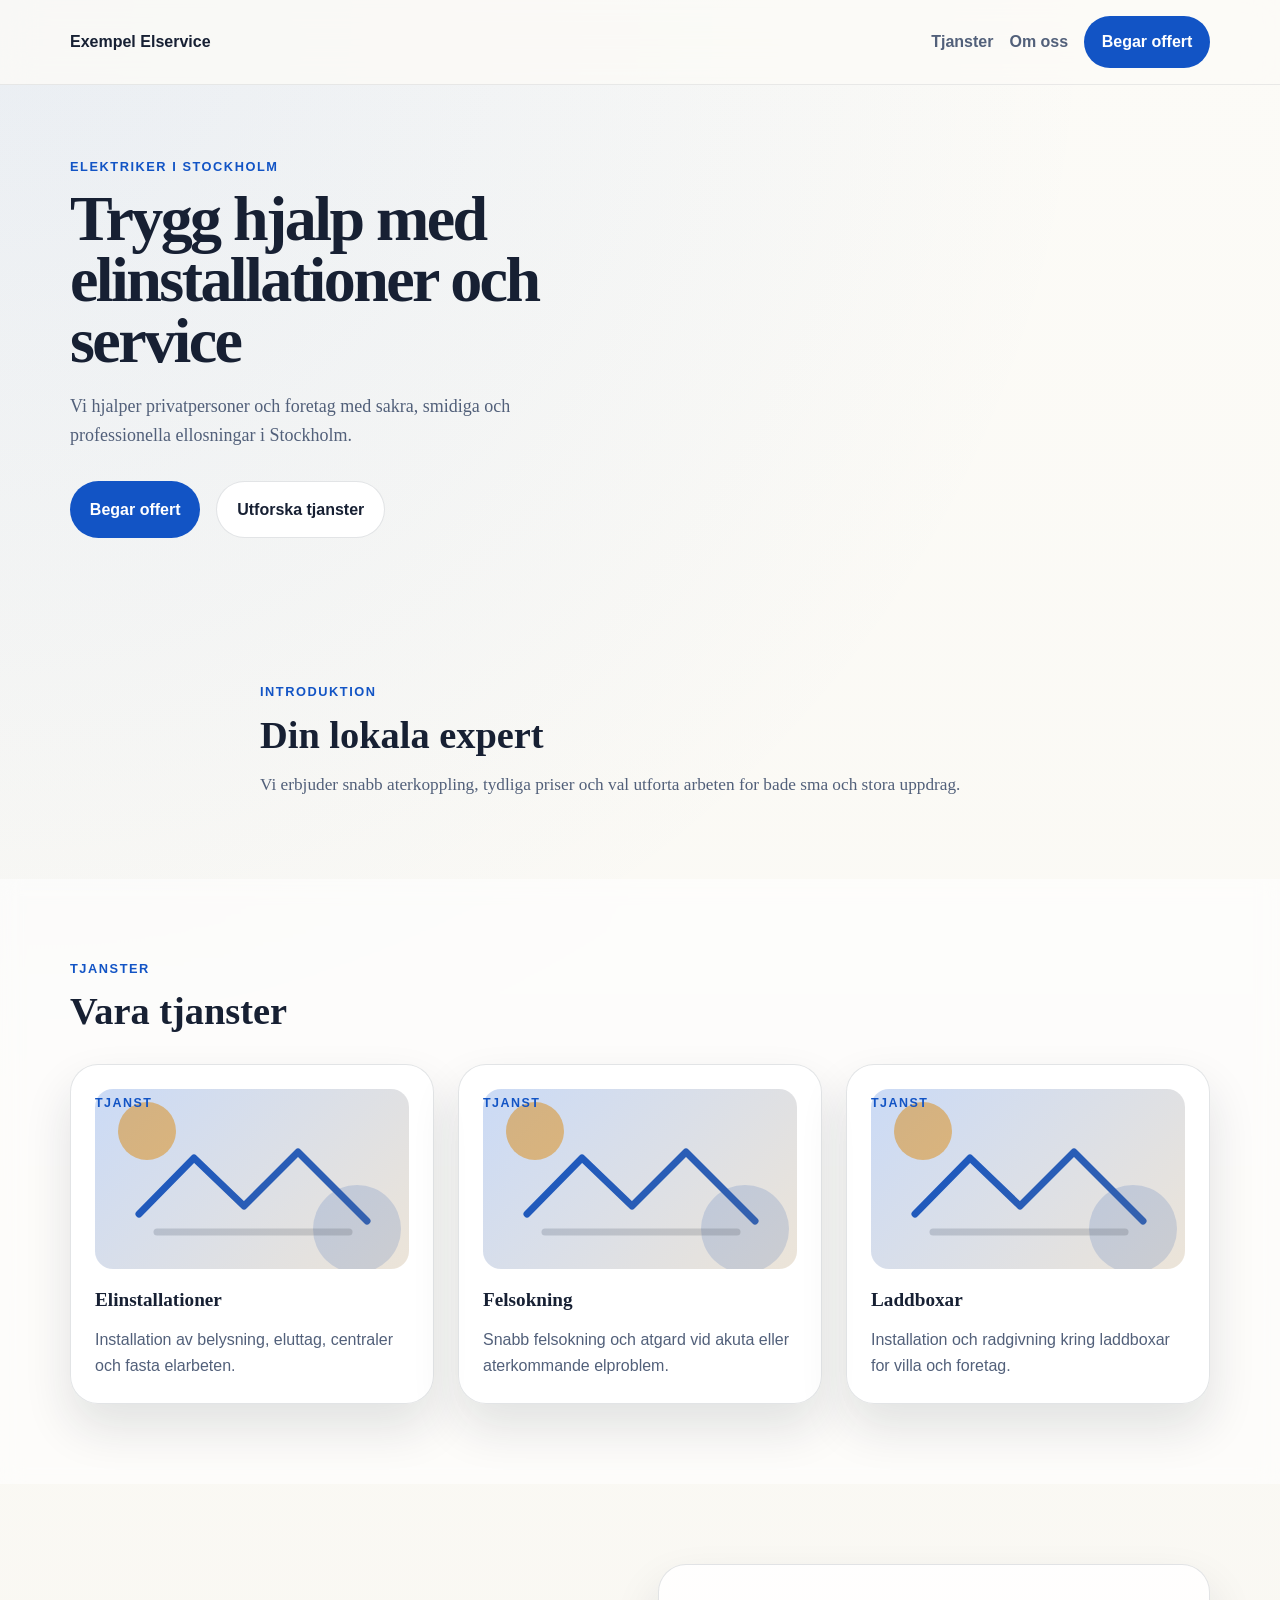
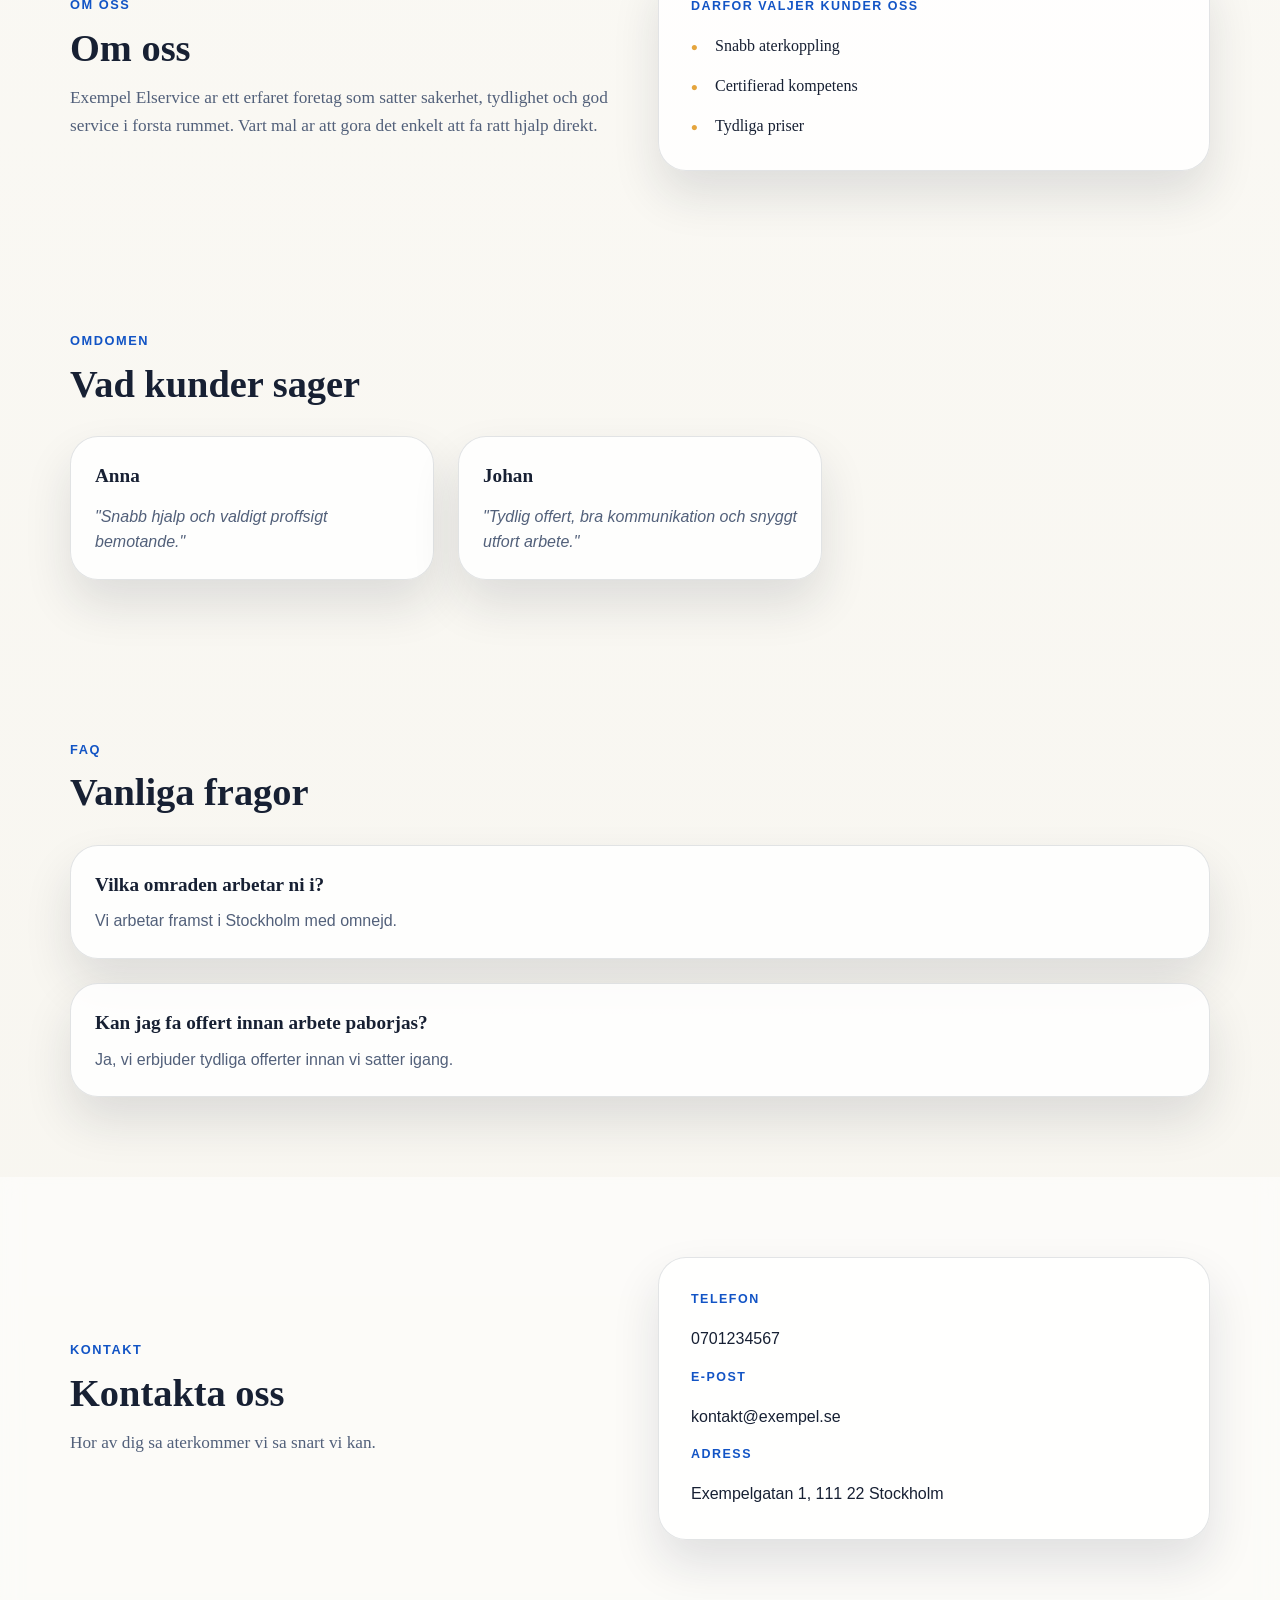
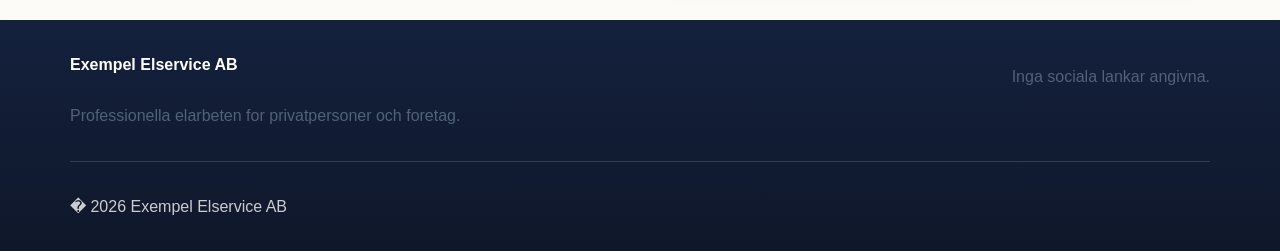
==== index.html @ ae72b88f "Initial commit" ====
<!doctype html>
<html lang="sv">
  <head>
    <meta charset="utf-8">
    <meta name="viewport" content="width=device-width, initial-scale=1">
    <title>Exempel Elservice i Stockholm | Elektriker for hem och foretag</title>
    <meta name="description" content="Exempel Elservice hjalper privatpersoner och foretag med elinstallationer, felsokning och laddboxar i Stockholm med omnejd.">

    <meta property="og:type" content="website">
    <meta property="og:locale" content="sv_SE">
    <meta property="og:title" content="Exempel Elservice i Stockholm | Elektriker for hem och foretag">
    <meta property="og:description" content="Exempel Elservice hjalper privatpersoner och foretag med elinstallationer, felsokning och laddboxar i Stockholm med omnejd.">
    <meta property="og:image" content="">

    <meta name="twitter:card" content="summary_large_image">
    <meta name="twitter:title" content="Exempel Elservice i Stockholm | Elektriker for hem och foretag">
    <meta name="twitter:description" content="Exempel Elservice hjalper privatpersoner och foretag med elinstallationer, felsokning och laddboxar i Stockholm med omnejd.">
    <meta name="twitter:image" content="">

    <link rel="stylesheet" href="main.css">
    <script defer src="index.js"></script>
  </head>
  <body class="site-body">
    <a class="skip-link" href="#main-content">Hoppa till innehall</a>

    <header class="site-header">
      <div class="site-container header-inner">
        <a class="brand-mark" href="#top" aria-label="Till startsidan"><span class="brand-mark__text">Exempel Elservice</span></a>
        <button class="nav-toggle" type="button" aria-expanded="false" aria-controls="site-navigation">
          Meny
        </button>
        <nav id="site-navigation" class="site-navigation" aria-label="Huvudmeny">
          <a class="site-navigation__link" href="#services">Tjanster</a>
          <a class="site-navigation__link" href="#about">Om oss</a>
          
          <a class="site-navigation__link site-navigation__link--cta" href="#contact">Begar offert</a>
        </nav>
      </div>
    </header>

    <main id="main-content">
      <section id="top" class="hero-section">
        <div class="site-container hero-layout">
          <div class="hero-content">
            <p class="section-eyebrow">Elektriker i Stockholm</p>
            <h1 class="hero-title">Trygg hjalp med elinstallationer och service</h1>
            <p class="hero-text">Vi hjalper privatpersoner och foretag med sakra, smidiga och professionella ellosningar i Stockholm.</p>
            <div class="hero-actions">
              <a class="button button--primary" href="#contact">Begar offert</a>
              <a class="button button--secondary" href="#services">Utforska tjanster</a>
            </div>
          </div>
          
        </div>
      </section>

      <section class="intro-section section-spacing">
        <div class="site-container narrow-container">
          <p class="section-eyebrow">Introduktion</p>
          <h2 class="section-title">Din lokala expert</h2>
          <p class="section-text">Vi erbjuder snabb aterkoppling, tydliga priser och val utforta arbeten for bade sma och stora uppdrag.</p>
        </div>
      </section>

      <section id="services" class="services-section section-spacing section-surface">
        <div class="site-container">
          <p class="section-eyebrow">Tjanster</p>
          <h2 class="section-title">Vara tjanster</h2>
          <div class="services-grid">
            
    <article class="service-card">
      <div class="service-card__media">
        <span class="service-card__badge">Tjanst</span>
      </div>
      <h3 class="service-card__title">Elinstallationer</h3>
      <p class="service-card__text">Installation av belysning, eluttag, centraler och fasta elarbeten.</p>
    </article>
  
    <article class="service-card">
      <div class="service-card__media">
        <span class="service-card__badge">Tjanst</span>
      </div>
      <h3 class="service-card__title">Felsokning</h3>
      <p class="service-card__text">Snabb felsokning och atgard vid akuta eller aterkommande elproblem.</p>
    </article>
  
    <article class="service-card">
      <div class="service-card__media">
        <span class="service-card__badge">Tjanst</span>
      </div>
      <h3 class="service-card__title">Laddboxar</h3>
      <p class="service-card__text">Installation och radgivning kring laddboxar for villa och foretag.</p>
    </article>
  
          </div>
        </div>
      </section>

      <section id="about" class="about-section section-spacing">
        <div class="site-container about-layout">
          <div class="about-content">
            <p class="section-eyebrow">Om oss</p>
            <h2 class="section-title">Om oss</h2>
            <p class="section-text">Exempel Elservice ar ett erfaret foretag som satter sakerhet, tydlighet och god service i forsta rummet. Vart mal ar att gora det enkelt att fa ratt hjalp direkt.</p>
          </div>
          
    <div class="about-media">
      
      <div class="highlight-panel">
        <p class="highlight-panel__label">Darfor valjer kunder oss</p>
        <ul class="usp-list">
          <li class="usp-list__item">Snabb aterkoppling</li><li class="usp-list__item">Certifierad kompetens</li><li class="usp-list__item">Tydliga priser</li>
        </ul>
      </div>
    </div>
  
        </div>
      </section>

      
      
    <section class="testimonials-section section-spacing">
      <div class="site-container">
        <p class="section-eyebrow">Omdomen</p>
        <h2 class="section-title">Vad kunder sager</h2>
        <div class="testimonials-grid">
    <article class="testimonial-card">
      <h3 class="testimonial-card__name">Anna</h3>
      <p class="testimonial-card__text">"Snabb hjalp och valdigt proffsigt bemotande."</p>
    </article>
  
    <article class="testimonial-card">
      <h3 class="testimonial-card__name">Johan</h3>
      <p class="testimonial-card__text">"Tydlig offert, bra kommunikation och snyggt utfort arbete."</p>
    </article>
  </div>
      </div>
    </section>
  
      
    <section id="faq" class="faq-section section-spacing">
      <div class="site-container">
        <p class="section-eyebrow">FAQ</p>
        <h2 class="section-title">Vanliga fragor</h2>
        <div class="faq-list">
    <article class="faq-item">
      <h3 class="faq-item__question">Vilka omraden arbetar ni i?</h3>
      <p class="faq-item__answer">Vi arbetar framst i Stockholm med omnejd.</p>
    </article>
  
    <article class="faq-item">
      <h3 class="faq-item__question">Kan jag fa offert innan arbete paborjas?</h3>
      <p class="faq-item__answer">Ja, vi erbjuder tydliga offerter innan vi satter igang.</p>
    </article>
  </div>
      </div>
    </section>
  

      <section id="contact" class="contact-section section-spacing section-surface">
        <div class="site-container contact-layout">
          <div class="contact-content">
            <p class="section-eyebrow">Kontakt</p>
            <h2 class="section-title">Kontakta oss</h2>
            <p class="section-text">Hor av dig sa aterkommer vi sa snart vi kan.</p>
          </div>
          <div class="contact-card">
            <div class="contact-card__row">
              <span class="contact-card__label">Telefon</span>
              <a class="contact-card__value" href="tel:0701234567">0701234567</a>
            </div>
            <div class="contact-card__row">
              <span class="contact-card__label">E-post</span>
              <a class="contact-card__value" href="mailto:kontakt@exempel.se">kontakt@exempel.se</a>
            </div>
            <div class="contact-card__row">
              <span class="contact-card__label">Adress</span>
              <span class="contact-card__value">Exempelgatan 1, 111 22 Stockholm</span>
            </div>
          </div>
        </div>
      </section>
    </main>

    <footer class="site-footer">
      <div class="site-container footer-layout">
        <div class="site-footer__brand">
          <a class="brand-mark brand-mark--footer" href="#top" aria-label="Till startsidan"><span class="brand-mark__text">Exempel Elservice AB</span></a>
          <p class="site-footer__text">Professionella elarbeten for privatpersoner och foretag.</p>
        </div>
        <div class="site-footer__links">
          <span class="site-footer__meta">Inga sociala lankar angivna.</span>
        </div>
      </div>
      <div class="site-container footer-bottom-row">
        <p class="footer-bottom-row__copyright">� 2026 Exempel Elservice AB</p>
      </div>
    </footer>
  </body>
</html>
---- main.css ----
:root {
  --color-background: #f7f5ef;
  --color-surface: rgba(255, 255, 255, 0.84);
  --color-surface-strong: #ffffff;
  --color-surface-soft: #eef4ff;
  --color-text: #172033;
  --color-text-muted: #52607a;
  --color-border: rgba(23, 32, 51, 0.12);
  --color-primary: #1254c5;
  --color-primary-dark: #0f43a0;
  --color-accent: #e5a53d;
  --color-shadow: rgba(23, 32, 51, 0.12);
  --container-width: 1140px;
  --radius-large: 28px;
  --radius-medium: 18px;
  --radius-small: 12px;
}

* {
  box-sizing: border-box;
}

html {
  scroll-behavior: smooth;
}

body {
  margin: 0;
  font-family: Georgia, "Times New Roman", serif;
  background:
    radial-gradient(circle at top left, rgba(18, 84, 197, 0.08), transparent 30%),
    linear-gradient(180deg, #fcfbf7 0%, var(--color-background) 100%);
  color: var(--color-text);
  line-height: 1.6;
}

img {
  max-width: 100%;
  display: block;
}

a {
  color: inherit;
  text-decoration: none;
}

.skip-link {
  position: absolute;
  left: -9999px;
  top: 0;
}

.skip-link:focus {
  left: 1rem;
  top: 1rem;
  background: var(--color-surface-strong);
  padding: 0.75rem 1rem;
  border-radius: var(--radius-small);
  box-shadow: 0 12px 30px var(--color-shadow);
}

.site-container {
  width: min(100% - 2rem, var(--container-width));
  margin: 0 auto;
}

.narrow-container {
  max-width: 760px;
}

.section-spacing {
  padding: 5rem 0;
}

.section-surface {
  background: rgba(255, 255, 255, 0.55);
  backdrop-filter: blur(10px);
}

.section-eyebrow {
  margin: 0 0 0.75rem;
  font-family: Arial, sans-serif;
  font-size: 0.8rem;
  font-weight: 700;
  letter-spacing: 0.12em;
  text-transform: uppercase;
  color: var(--color-primary);
}

.section-title {
  margin: 0;
  font-size: clamp(2.1rem, 3vw, 3.4rem);
  line-height: 1.05;
}

.section-text {
  margin: 1rem 0 0;
  color: var(--color-text-muted);
  font-size: 1.08rem;
}

.site-header {
  position: sticky;
  top: 0;
  z-index: 20;
  background: rgba(252, 251, 247, 0.82);
  backdrop-filter: blur(16px);
  border-bottom: 1px solid rgba(23, 32, 51, 0.08);
}

.header-inner {
  display: flex;
  align-items: center;
  justify-content: space-between;
  gap: 1rem;
  min-height: 84px;
}

.brand-mark {
  display: inline-flex;
  align-items: center;
  gap: 0.85rem;
  font-family: Arial, sans-serif;
  font-weight: 800;
  font-size: 1rem;
}

.brand-mark--footer {
  color: #ffffff;
}

.brand-mark__logo {
  width: 42px;
  height: 42px;
  flex: 0 0 auto;
}

.nav-toggle {
  display: none;
  border: 1px solid var(--color-border);
  background: var(--color-surface-strong);
  border-radius: 999px;
  padding: 0.75rem 1rem;
  font: inherit;
  cursor: pointer;
}

.site-navigation {
  display: flex;
  align-items: center;
  gap: 1rem;
}

.site-navigation__link {
  font-family: Arial, sans-serif;
  color: var(--color-text-muted);
  font-weight: 700;
}

.site-navigation__link--cta {
  background: var(--color-primary);
  color: #ffffff;
  border-radius: 999px;
  padding: 0.8rem 1.1rem;
}

.hero-section {
  padding: 4.5rem 0 4rem;
}

.hero-layout,
.about-layout,
.contact-layout,
.footer-layout {
  display: grid;
  gap: 2.25rem;
  grid-template-columns: repeat(2, minmax(0, 1fr));
}

.hero-content,
.about-content,
.contact-content {
  align-self: center;
}

.hero-title {
  margin: 0;
  font-size: clamp(3rem, 5vw, 5.4rem);
  line-height: 0.95;
  letter-spacing: -0.04em;
}

.hero-text {
  margin: 1.25rem 0 0;
  color: var(--color-text-muted);
  font-size: 1.125rem;
  max-width: 58ch;
}

.hero-actions {
  display: flex;
  flex-wrap: wrap;
  gap: 1rem;
  margin-top: 2rem;
}

.button {
  display: inline-flex;
  align-items: center;
  justify-content: center;
  min-height: 50px;
  padding: 0.92rem 1.24rem;
  border-radius: 999px;
  font-family: Arial, sans-serif;
  font-weight: 700;
}

.button--primary {
  background: var(--color-primary);
  color: #ffffff;
}

.button--primary:hover {
  background: var(--color-primary-dark);
}

.button--secondary {
  background: var(--color-surface-strong);
  border: 1px solid var(--color-border);
}

.hero-visual,
.about-media {
  position: relative;
}

.hero-visual__main-card,
.about-media__image-frame,
.highlight-panel,
.contact-card,
.service-card,
.testimonial-card,
.faq-item {
  background: var(--color-surface);
  border: 1px solid var(--color-border);
  border-radius: var(--radius-large);
  box-shadow: 0 24px 48px var(--color-shadow);
}

.hero-visual__main-card,
.about-media__image-frame {
  overflow: hidden;
}

.hero-visual__image,
.about-media__image {
  width: 100%;
  height: auto;
}

.hero-visual__floating-card {
  position: absolute;
  right: -1rem;
  bottom: 1.5rem;
  width: min(240px, 72%);
  padding: 1.2rem 1.35rem;
  border-radius: var(--radius-medium);
  background: #ffffff;
  border: 1px solid rgba(23, 32, 51, 0.08);
  box-shadow: 0 20px 40px rgba(23, 32, 51, 0.14);
}

.hero-visual__label,
.highlight-panel__label,
.contact-card__label,
.service-card__badge {
  margin: 0;
  font-family: Arial, sans-serif;
  font-size: 0.78rem;
  font-weight: 700;
  text-transform: uppercase;
  letter-spacing: 0.12em;
  color: var(--color-primary);
}

.hero-visual__value {
  margin: 0.45rem 0 0;
  font-size: 1.2rem;
  font-weight: 700;
}

.hero-visual__caption {
  margin: 0.35rem 0 0;
  color: var(--color-text-muted);
  font-family: Arial, sans-serif;
  font-size: 0.95rem;
}

.highlight-panel,
.contact-card {
  padding: 2rem;
}

.about-media {
  display: grid;
  gap: 1.4rem;
}

.usp-list {
  list-style: none;
  margin: 1rem 0 0;
  padding: 0;
  display: grid;
  gap: 0.9rem;
}

.usp-list__item {
  padding-left: 1.5rem;
  position: relative;
}

.usp-list__item::before {
  content: "•";
  position: absolute;
  left: 0;
  color: var(--color-accent);
  font-size: 1.2rem;
  font-weight: 900;
}

.services-grid,
.testimonials-grid,
.faq-list {
  display: grid;
  gap: 1.5rem;
}

.services-grid,
.testimonials-grid {
  grid-template-columns: repeat(3, minmax(0, 1fr));
  margin-top: 2rem;
}

.service-card,
.testimonial-card,
.faq-item {
  padding: 1.5rem;
}

.service-card__media {
  height: 180px;
  margin-bottom: 1rem;
  border-radius: var(--radius-medium);
  background:
    linear-gradient(135deg, rgba(18, 84, 197, 0.16), rgba(229, 165, 61, 0.2)),
    url("assets/detail-pattern.svg") center/cover no-repeat;
}

.service-card__title,
.testimonial-card__name,
.faq-item__question {
  margin: 0;
  font-size: 1.2rem;
}

.service-card__text,
.testimonial-card__text,
.faq-item__answer,
.contact-card__value,
.site-footer__text,
.site-footer__meta {
  margin: 0.75rem 0 0;
  color: var(--color-text-muted);
  font-family: Arial, sans-serif;
}

.testimonial-card__text {
  font-style: italic;
}

.faq-list {
  margin-top: 2rem;
}

.faq-item__answer {
  margin-top: 0.5rem;
}

.contact-card {
  display: grid;
  gap: 1rem;
}

.contact-card__row {
  display: grid;
  gap: 0.25rem;
}

.contact-card__value {
  color: var(--color-text);
}

.site-footer {
  padding: 2rem 0 1rem;
  background:
    linear-gradient(180deg, #14213d 0%, #0f172a 100%);
  color: #ffffff;
}

.site-footer__brand {
  display: grid;
  gap: 0.85rem;
}

.site-footer__links {
  display: flex;
  flex-wrap: wrap;
  justify-content: flex-end;
  align-content: start;
  gap: 1rem;
}

.site-footer__social-link {
  color: #ffffff;
  font-family: Arial, sans-serif;
  font-weight: 700;
}

.footer-bottom-row {
  border-top: 1px solid rgba(255, 255, 255, 0.14);
  margin-top: 2rem;
  padding-top: 1rem;
}

.footer-bottom-row__copyright {
  color: rgba(255, 255, 255, 0.78);
  font-family: Arial, sans-serif;
}

.gallery-section {
  background: rgba(255, 255, 255, 0.55);
}

.gallery-grid {
  margin-top: 2rem;
  display: grid;
  gap: 1.5rem;
  grid-template-columns: repeat(3, minmax(0, 1fr));
}

.gallery-card {
  margin: 0;
  overflow: hidden;
  border-radius: var(--radius-large);
  border: 1px solid var(--color-border);
  background: var(--color-surface);
  box-shadow: 0 24px 48px var(--color-shadow);
}

.gallery-card__image {
  width: 100%;
  aspect-ratio: 4 / 3;
  object-fit: cover;
}
@media (max-width: 920px) {
  .hero-layout,
  .about-layout,
  .contact-layout,
  .footer-layout,
  .services-grid,
  .testimonials-grid,
  .gallery-grid {
    grid-template-columns: 1fr;
  }

  .site-navigation {
    position: absolute;
    top: 100%;
    right: 1rem;
    left: 1rem;
    display: none;
    flex-direction: column;
    align-items: stretch;
    background: var(--color-surface-strong);
    border: 1px solid var(--color-border);
    border-radius: var(--radius-medium);
    padding: 1rem;
    box-shadow: 0 20px 40px var(--color-shadow);
  }

  .site-navigation.is-open {
    display: flex;
  }

  .nav-toggle {
    display: inline-flex;
  }

  .hero-visual__floating-card {
    position: static;
    width: 100%;
    margin-top: 1rem;
  }

  .site-footer__links {
    justify-content: flex-start;
  }
}
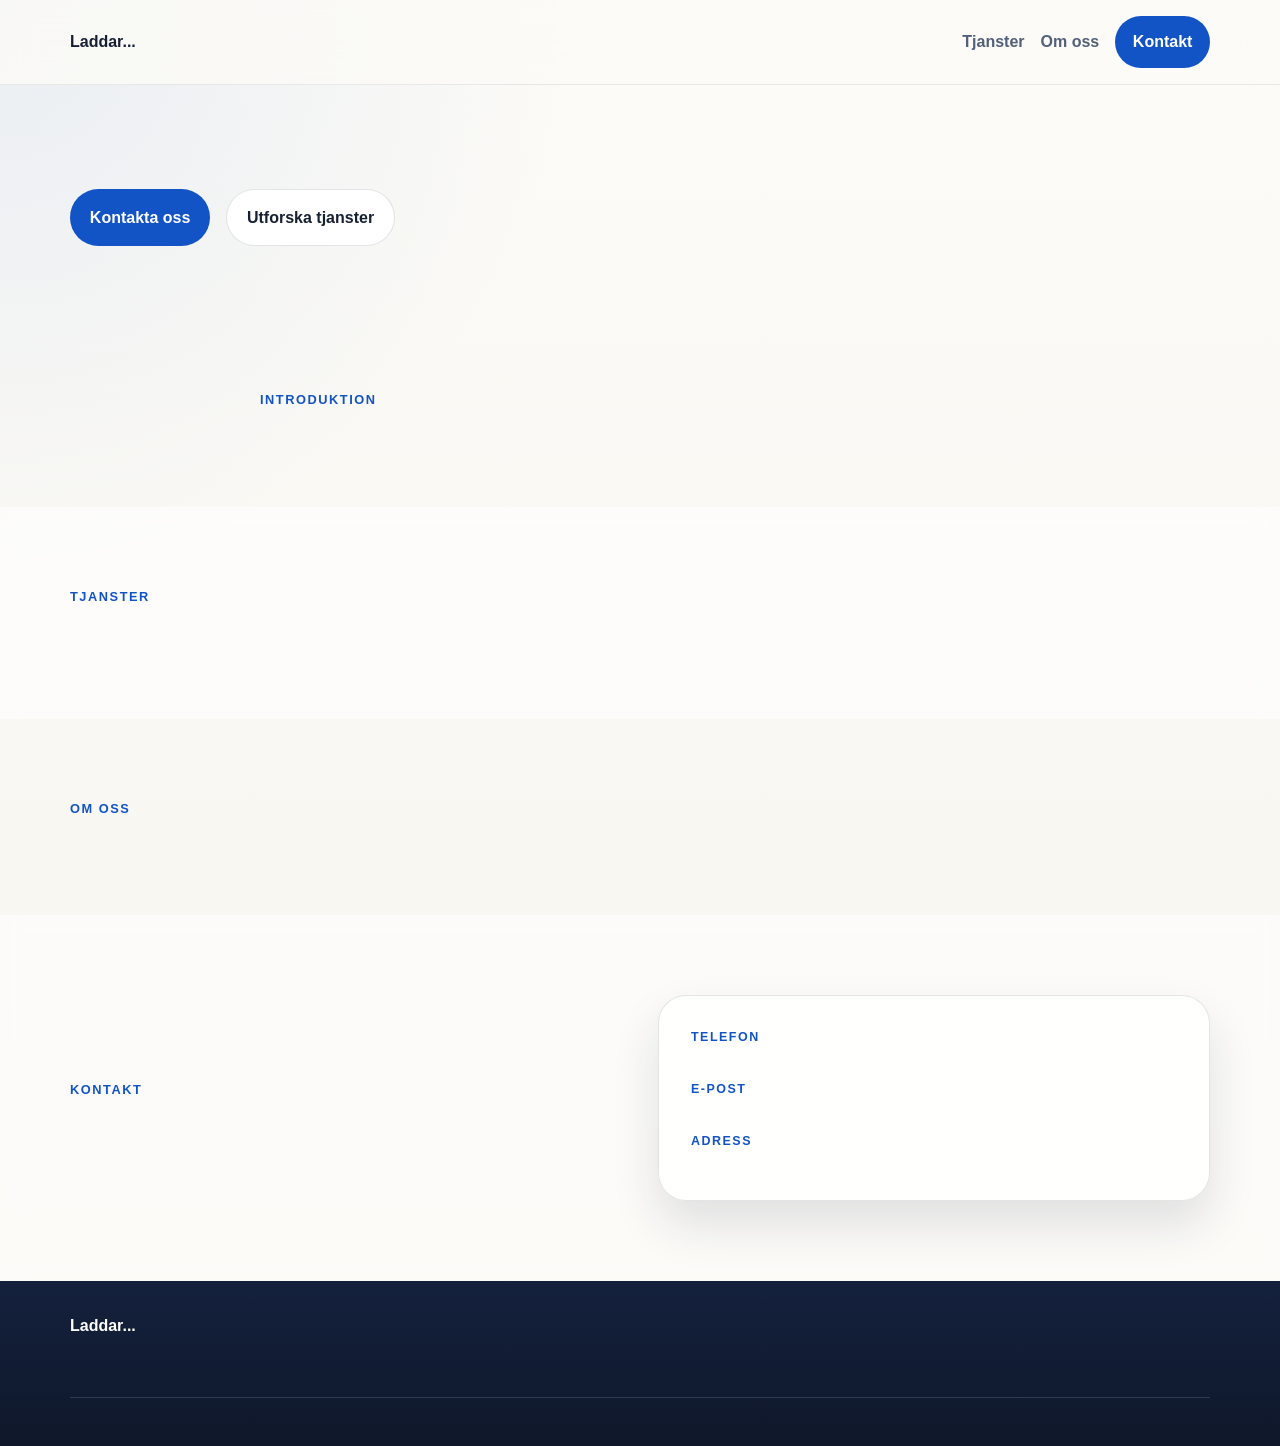
==== commit e0f54332: "Update index.html" ====
--- a/index.html
+++ b/index.html
@@ -3,18 +3,18 @@
   <head>
     <meta charset="utf-8">
     <meta name="viewport" content="width=device-width, initial-scale=1">
-    <title>Exempel Elservice i Stockholm | Elektriker for hem och foretag</title>
-    <meta name="description" content="Exempel Elservice hjalper privatpersoner och foretag med elinstallationer, felsokning och laddboxar i Stockholm med omnejd.">
+    <title>Loading...</title>
+    <meta name="description" content="">
 
     <meta property="og:type" content="website">
     <meta property="og:locale" content="sv_SE">
-    <meta property="og:title" content="Exempel Elservice i Stockholm | Elektriker for hem och foretag">
-    <meta property="og:description" content="Exempel Elservice hjalper privatpersoner och foretag med elinstallationer, felsokning och laddboxar i Stockholm med omnejd.">
+    <meta property="og:title" content="">
+    <meta property="og:description" content="">
     <meta property="og:image" content="">
 
     <meta name="twitter:card" content="summary_large_image">
-    <meta name="twitter:title" content="Exempel Elservice i Stockholm | Elektriker for hem och foretag">
-    <meta name="twitter:description" content="Exempel Elservice hjalper privatpersoner och foretag med elinstallationer, felsokning och laddboxar i Stockholm med omnejd.">
+    <meta name="twitter:title" content="">
+    <meta name="twitter:description" content="">
     <meta name="twitter:image" content="">
 
     <link rel="stylesheet" href="main.css">
@@ -25,15 +25,17 @@
 
     <header class="site-header">
       <div class="site-container header-inner">
-        <a class="brand-mark" href="#top" aria-label="Till startsidan"><span class="brand-mark__text">Exempel Elservice</span></a>
+        <a id="header-brand" class="brand-mark" href="#top" aria-label="Till startsidan">
+          <span class="brand-mark__text">Laddar...</span>
+        </a>
         <button class="nav-toggle" type="button" aria-expanded="false" aria-controls="site-navigation">
           Meny
         </button>
         <nav id="site-navigation" class="site-navigation" aria-label="Huvudmeny">
           <a class="site-navigation__link" href="#services">Tjanster</a>
           <a class="site-navigation__link" href="#about">Om oss</a>
-          
-          <a class="site-navigation__link site-navigation__link--cta" href="#contact">Begar offert</a>
+          <a id="gallery-nav-link" class="site-navigation__link" href="#gallery" hidden>Bilder</a>
+          <a id="nav-cta-link" class="site-navigation__link site-navigation__link--cta" href="#contact">Kontakt</a>
         </nav>
       </div>
     </header>
@@ -42,57 +44,31 @@
       <section id="top" class="hero-section">
         <div class="site-container hero-layout">
           <div class="hero-content">
-            <p class="section-eyebrow">Elektriker i Stockholm</p>
-            <h1 class="hero-title">Trygg hjalp med elinstallationer och service</h1>
-            <p class="hero-text">Vi hjalper privatpersoner och foretag med sakra, smidiga och professionella ellosningar i Stockholm.</p>
+            <p id="hero-eyebrow" class="section-eyebrow"></p>
+            <h1 id="hero-headline" class="hero-title"></h1>
+            <p id="hero-subheadline" class="hero-text"></p>
             <div class="hero-actions">
-              <a class="button button--primary" href="#contact">Begar offert</a>
+              <a id="hero-primary-cta" class="button button--primary" href="#contact">Kontakta oss</a>
               <a class="button button--secondary" href="#services">Utforska tjanster</a>
             </div>
           </div>
-          
+          <div id="hero-visual-slot"></div>
         </div>
       </section>
 
       <section class="intro-section section-spacing">
         <div class="site-container narrow-container">
           <p class="section-eyebrow">Introduktion</p>
-          <h2 class="section-title">Din lokala expert</h2>
-          <p class="section-text">Vi erbjuder snabb aterkoppling, tydliga priser och val utforta arbeten for bade sma och stora uppdrag.</p>
+          <h2 id="intro-heading" class="section-title"></h2>
+          <p id="intro-body" class="section-text"></p>
         </div>
       </section>
 
       <section id="services" class="services-section section-spacing section-surface">
         <div class="site-container">
           <p class="section-eyebrow">Tjanster</p>
-          <h2 class="section-title">Vara tjanster</h2>
-          <div class="services-grid">
-            
-    <article class="service-card">
-      <div class="service-card__media">
-        <span class="service-card__badge">Tjanst</span>
-      </div>
-      <h3 class="service-card__title">Elinstallationer</h3>
-      <p class="service-card__text">Installation av belysning, eluttag, centraler och fasta elarbeten.</p>
-    </article>
-  
-    <article class="service-card">
-      <div class="service-card__media">
-        <span class="service-card__badge">Tjanst</span>
-      </div>
-      <h3 class="service-card__title">Felsokning</h3>
-      <p class="service-card__text">Snabb felsokning och atgard vid akuta eller aterkommande elproblem.</p>
-    </article>
-  
-    <article class="service-card">
-      <div class="service-card__media">
-        <span class="service-card__badge">Tjanst</span>
-      </div>
-      <h3 class="service-card__title">Laddboxar</h3>
-      <p class="service-card__text">Installation och radgivning kring laddboxar for villa och foretag.</p>
-    </article>
-  
-          </div>
+          <h2 id="services-heading" class="section-title"></h2>
+          <div id="services-list" class="services-grid"></div>
         </div>
       </section>
 
@@ -100,82 +76,56 @@
         <div class="site-container about-layout">
           <div class="about-content">
             <p class="section-eyebrow">Om oss</p>
-            <h2 class="section-title">Om oss</h2>
-            <p class="section-text">Exempel Elservice ar ett erfaret foretag som satter sakerhet, tydlighet och god service i forsta rummet. Vart mal ar att gora det enkelt att fa ratt hjalp direkt.</p>
-          </div>
-          
-    <div class="about-media">
-      
-      <div class="highlight-panel">
-        <p class="highlight-panel__label">Darfor valjer kunder oss</p>
-        <ul class="usp-list">
-          <li class="usp-list__item">Snabb aterkoppling</li><li class="usp-list__item">Certifierad kompetens</li><li class="usp-list__item">Tydliga priser</li>
-        </ul>
-      </div>
-    </div>
-  
-        </div>
-      </section>
-
-      
-      
-    <section class="testimonials-section section-spacing">
-      <div class="site-container">
-        <p class="section-eyebrow">Omdomen</p>
-        <h2 class="section-title">Vad kunder sager</h2>
-        <div class="testimonials-grid">
-    <article class="testimonial-card">
-      <h3 class="testimonial-card__name">Anna</h3>
-      <p class="testimonial-card__text">"Snabb hjalp och valdigt proffsigt bemotande."</p>
-    </article>
-  
-    <article class="testimonial-card">
-      <h3 class="testimonial-card__name">Johan</h3>
-      <p class="testimonial-card__text">"Tydlig offert, bra kommunikation och snyggt utfort arbete."</p>
-    </article>
-  </div>
-      </div>
-    </section>
-  
-      
-    <section id="faq" class="faq-section section-spacing">
-      <div class="site-container">
-        <p class="section-eyebrow">FAQ</p>
-        <h2 class="section-title">Vanliga fragor</h2>
-        <div class="faq-list">
-    <article class="faq-item">
-      <h3 class="faq-item__question">Vilka omraden arbetar ni i?</h3>
-      <p class="faq-item__answer">Vi arbetar framst i Stockholm med omnejd.</p>
-    </article>
-  
-    <article class="faq-item">
-      <h3 class="faq-item__question">Kan jag fa offert innan arbete paborjas?</h3>
-      <p class="faq-item__answer">Ja, vi erbjuder tydliga offerter innan vi satter igang.</p>
-    </article>
-  </div>
-      </div>
-    </section>
-  
+            <h2 id="about-heading" class="section-title"></h2>
+            <p id="about-body" class="section-text"></p>
+          </div>
+          <div id="about-visual-slot"></div>
+        </div>
+      </section>
+
+      <section id="gallery" class="gallery-section section-spacing" hidden>
+        <div class="site-container">
+          <p class="section-eyebrow">Bilder</p>
+          <h2 class="section-title">Inblick i verksamheten</h2>
+          <div id="gallery-grid" class="gallery-grid"></div>
+        </div>
+      </section>
+
+      <section id="testimonials-section" class="testimonials-section section-spacing" hidden>
+        <div class="site-container">
+          <p class="section-eyebrow">Omdomen</p>
+          <h2 id="testimonials-heading" class="section-title"></h2>
+          <div id="testimonials-list" class="testimonials-grid"></div>
+        </div>
+      </section>
+
+      <section id="faq" class="faq-section section-spacing" hidden>
+        <div class="site-container">
+          <p class="section-eyebrow">FAQ</p>
+          <h2 id="faq-heading" class="section-title"></h2>
+          <div id="faq-list" class="faq-list"></div>
+        </div>
+      </section>
 
       <section id="contact" class="contact-section section-spacing section-surface">
         <div class="site-container contact-layout">
           <div class="contact-content">
             <p class="section-eyebrow">Kontakt</p>
-            <h2 class="section-title">Kontakta oss</h2>
-            <p class="section-text">Hor av dig sa aterkommer vi sa snart vi kan.</p>
+            <h2 id="contact-heading" class="section-title"></h2>
+            <p id="contact-body" class="section-text"></p>
           </div>
           <div class="contact-card">
             <div class="contact-card__row">
               <span class="contact-card__label">Telefon</span>
-              <a class="contact-card__value" href="tel:0701234567">0701234567</a>
+              <a id="contact-phone" class="contact-card__value" href="#"></a>
             </div>
             <div class="contact-card__row">
               <span class="contact-card__label">E-post</span>
-              <a class="contact-card__value" href="mailto:kontakt@exempel.se">kontakt@exempel.se</a>
+              <a id="contact-email" class="contact-card__value" href="#"></a>
             </div>
             <div class="contact-card__row">
               <span class="contact-card__label">Adress</span>
-              <span class="contact-card__value">Exempelgatan 1, 111 22 Stockholm</span>
+              <span id="contact-address" class="contact-card__value"></span>
             </div>
           </div>
         </div>
@@ -185,16 +135,135 @@
     <footer class="site-footer">
       <div class="site-container footer-layout">
         <div class="site-footer__brand">
-          <a class="brand-mark brand-mark--footer" href="#top" aria-label="Till startsidan"><span class="brand-mark__text">Exempel Elservice AB</span></a>
-          <p class="site-footer__text">Professionella elarbeten for privatpersoner och foretag.</p>
-        </div>
-        <div class="site-footer__links">
-          <span class="site-footer__meta">Inga sociala lankar angivna.</span>
-        </div>
+          <a id="footer-brand" class="brand-mark brand-mark--footer" href="#top" aria-label="Till startsidan">
+            <span class="brand-mark__text">Laddar...</span>
+          </a>
+          <p id="footer-tagline" class="site-footer__text"></p>
+        </div>
+        <div id="social-links" class="site-footer__links"></div>
       </div>
       <div class="site-container footer-bottom-row">
-        <p class="footer-bottom-row__copyright">� 2026 Exempel Elservice AB</p>
+        <p id="footer-copyright" class="footer-bottom-row__copyright"></p>
       </div>
     </footer>
-  </body>
+    <script id="initial-content" type="application/json">
+{
+  "site": {
+    "siteId": "00000000-0000-0000-0000-000000000000",
+    "companyName": "Exempel Elservice AB",
+    "displayName": "Exempel Elservice",
+    "language": "sv",
+    "primaryColor": "#1254c5",
+    "secondaryColor": "#172033"
+  },
+  "seo": {
+    "title": "Exempel Elservice i Stockholm | Elektriker for hem och foretag",
+    "description": "Exempel Elservice hjalper privatpersoner och foretag med elinstallationer, felsokning och laddboxar i Stockholm med omnejd.",
+    "keywords": [
+      "elektriker stockholm",
+      "laddbox",
+      "elinstallation"
+    ]
+  },
+  "hero": {
+    "eyebrow": "Elektriker i Stockholm",
+    "headline": "Trygg hjalp med elinstallationer och service",
+    "subheadline": "Vi hjalper privatpersoner och foretag med sakra, smidiga och professionella ellosningar i Stockholm.",
+    "primaryCtaLabel": "Begar offert",
+    "primaryCtaHref": "#contact"
+  },
+  "intro": {
+    "heading": "Din lokala expert",
+    "body": "Vi erbjuder snabb aterkoppling, tydliga priser och val utforta arbeten for bade sma och stora uppdrag."
+  },
+  "services": {
+    "heading": "Vara tjanster",
+    "items": [
+      {
+        "title": "Elinstallationer",
+        "description": "Installation av belysning, eluttag, centraler och fasta elarbeten."
+      },
+      {
+        "title": "Felsokning",
+        "description": "Snabb felsokning och atgard vid akuta eller aterkommande elproblem."
+      },
+      {
+        "title": "Laddboxar",
+        "description": "Installation och radgivning kring laddboxar for villa och foretag."
+      }
+    ]
+  },
+  "about": {
+    "heading": "Om oss",
+    "body": "Exempel Elservice ar ett erfaret foretag som satter sakerhet, tydlighet och god service i forsta rummet. Vart mal ar att gora det enkelt att fa ratt hjalp direkt."
+  },
+  "usp": {
+    "heading": "Darfor valjer kunder oss",
+    "items": [
+      "Snabb aterkoppling",
+      "Certifierad kompetens",
+      "Tydliga priser"
+    ]
+  },
+  "testimonials": {
+    "heading": "Vad kunder sager",
+    "enabled": true,
+    "items": [
+      {
+        "name": "Anna",
+        "quote": "Snabb hjalp och valdigt proffsigt bemotande."
+      },
+      {
+        "name": "Johan",
+        "quote": "Tydlig offert, bra kommunikation och snyggt utfort arbete."
+      }
+    ]
+  },
+  "faq": {
+    "heading": "Vanliga fragor",
+    "enabled": true,
+    "items": [
+      {
+        "question": "Vilka omraden arbetar ni i?",
+        "answer": "Vi arbetar framst i Stockholm med omnejd."
+      },
+      {
+        "question": "Kan jag fa offert innan arbete paborjas?",
+        "answer": "Ja, vi erbjuder tydliga offerter innan vi satter igang."
+      }
+    ]
+  },
+  "contact": {
+    "heading": "Kontakta oss",
+    "body": "Hor av dig sa aterkommer vi sa snart vi kan.",
+    "phone": "0701234567",
+    "email": "kontakt@exempel.se",
+    "address": "Exempelgatan 1, 111 22 Stockholm"
+  },
+  "footer": {
+    "companyName": "Exempel Elservice AB",
+    "tagline": "Professionella elarbeten for privatpersoner och foretag.",
+    "copyright": "� 2026 Exempel Elservice AB",
+    "socialLinks": {
+      "facebook": "",
+      "instagram": "",
+      "linkedin": ""
+    }
+  },
+  "media": {
+    "logoUrl": null,
+    "heroImage": {
+      "url": "",
+      "alt": ""
+    },
+    "aboutImage": {
+      "url": "",
+      "alt": ""
+    },
+    "gallery": []
+  }
+}
+
+  </script></body>
 </html>
+
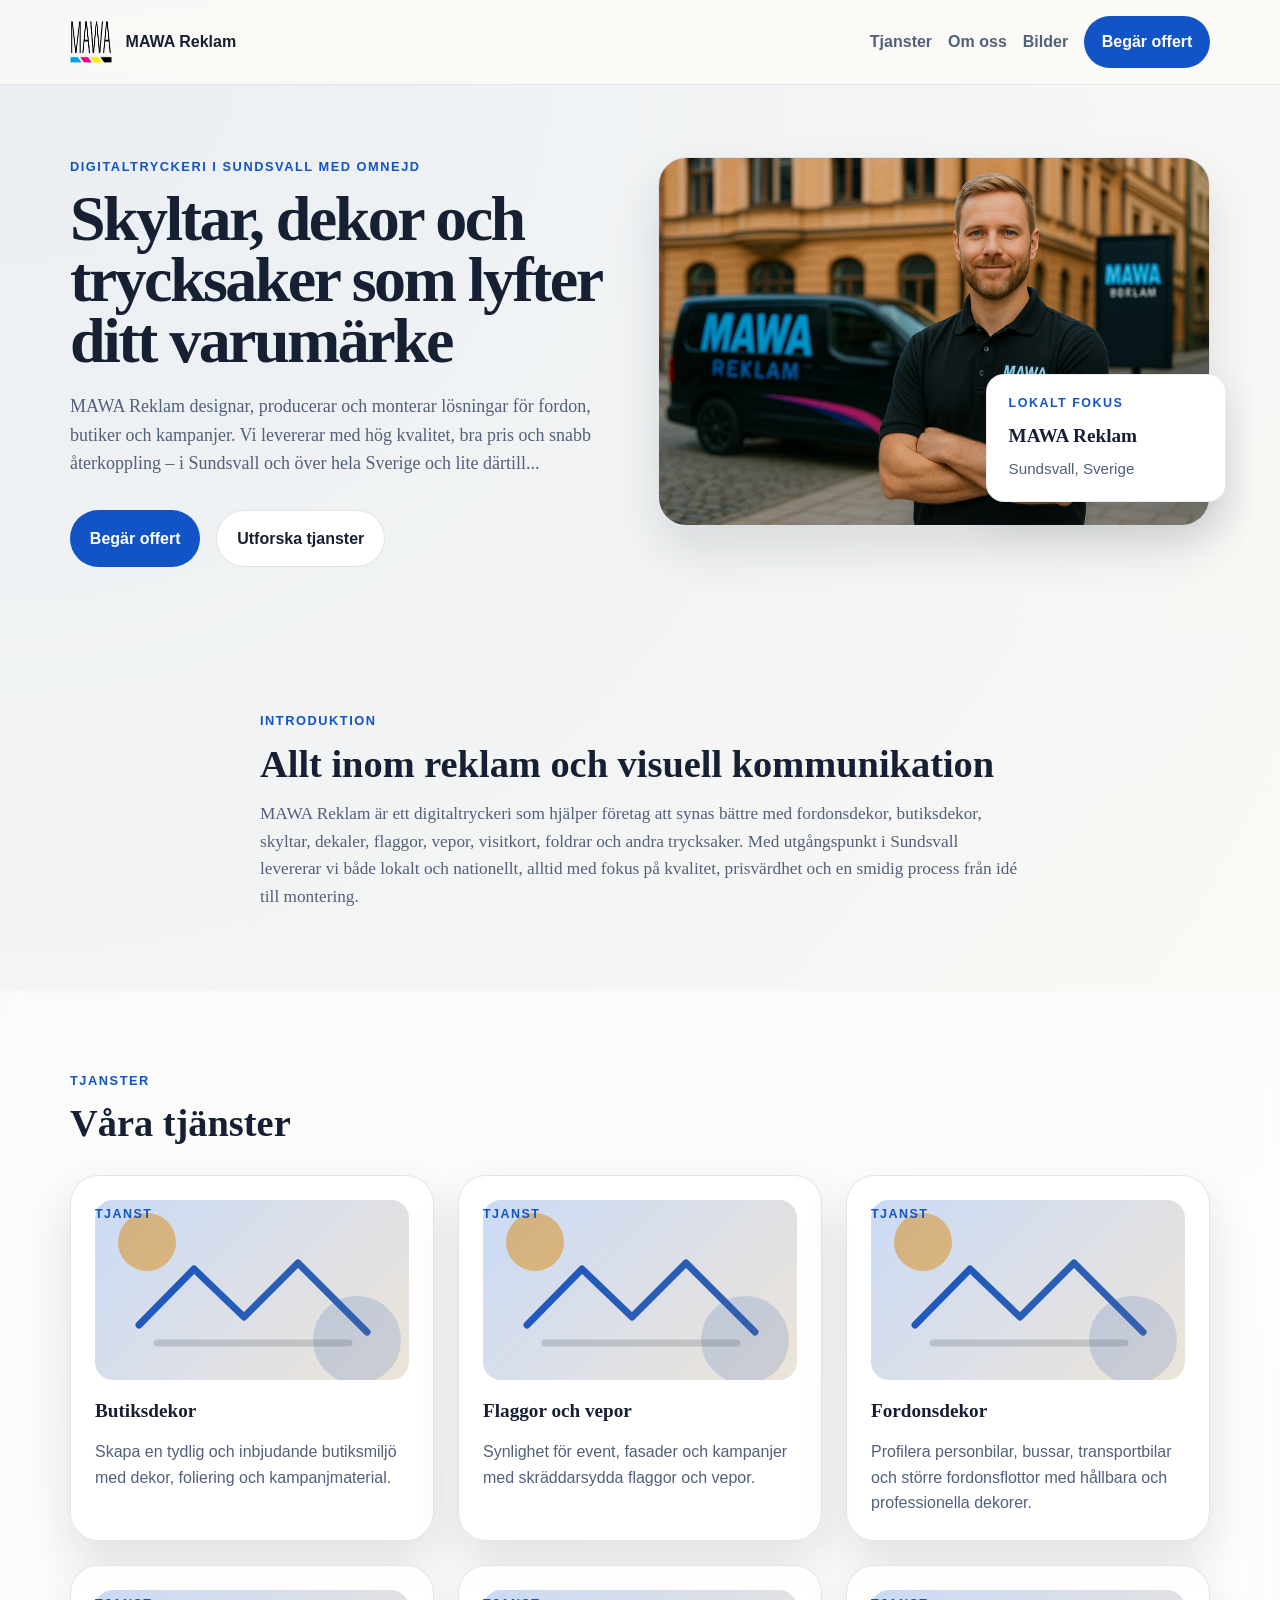
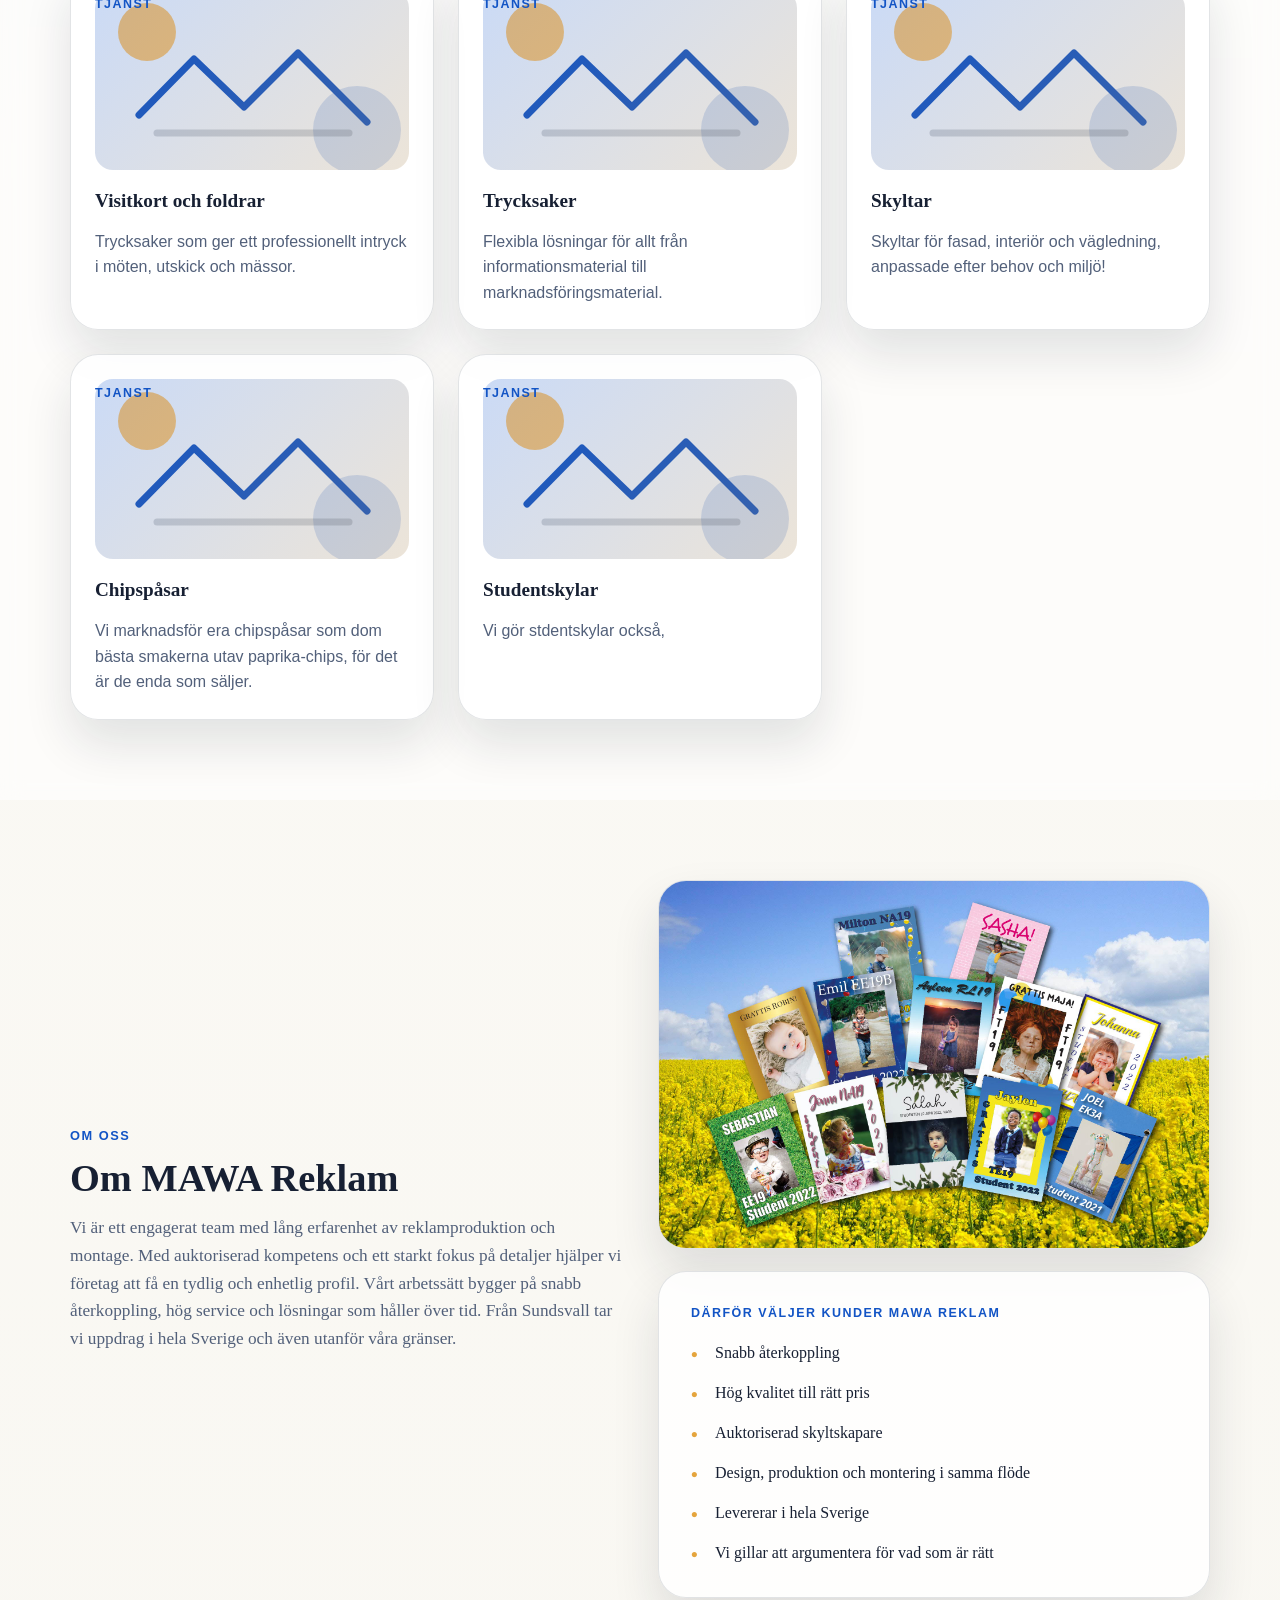
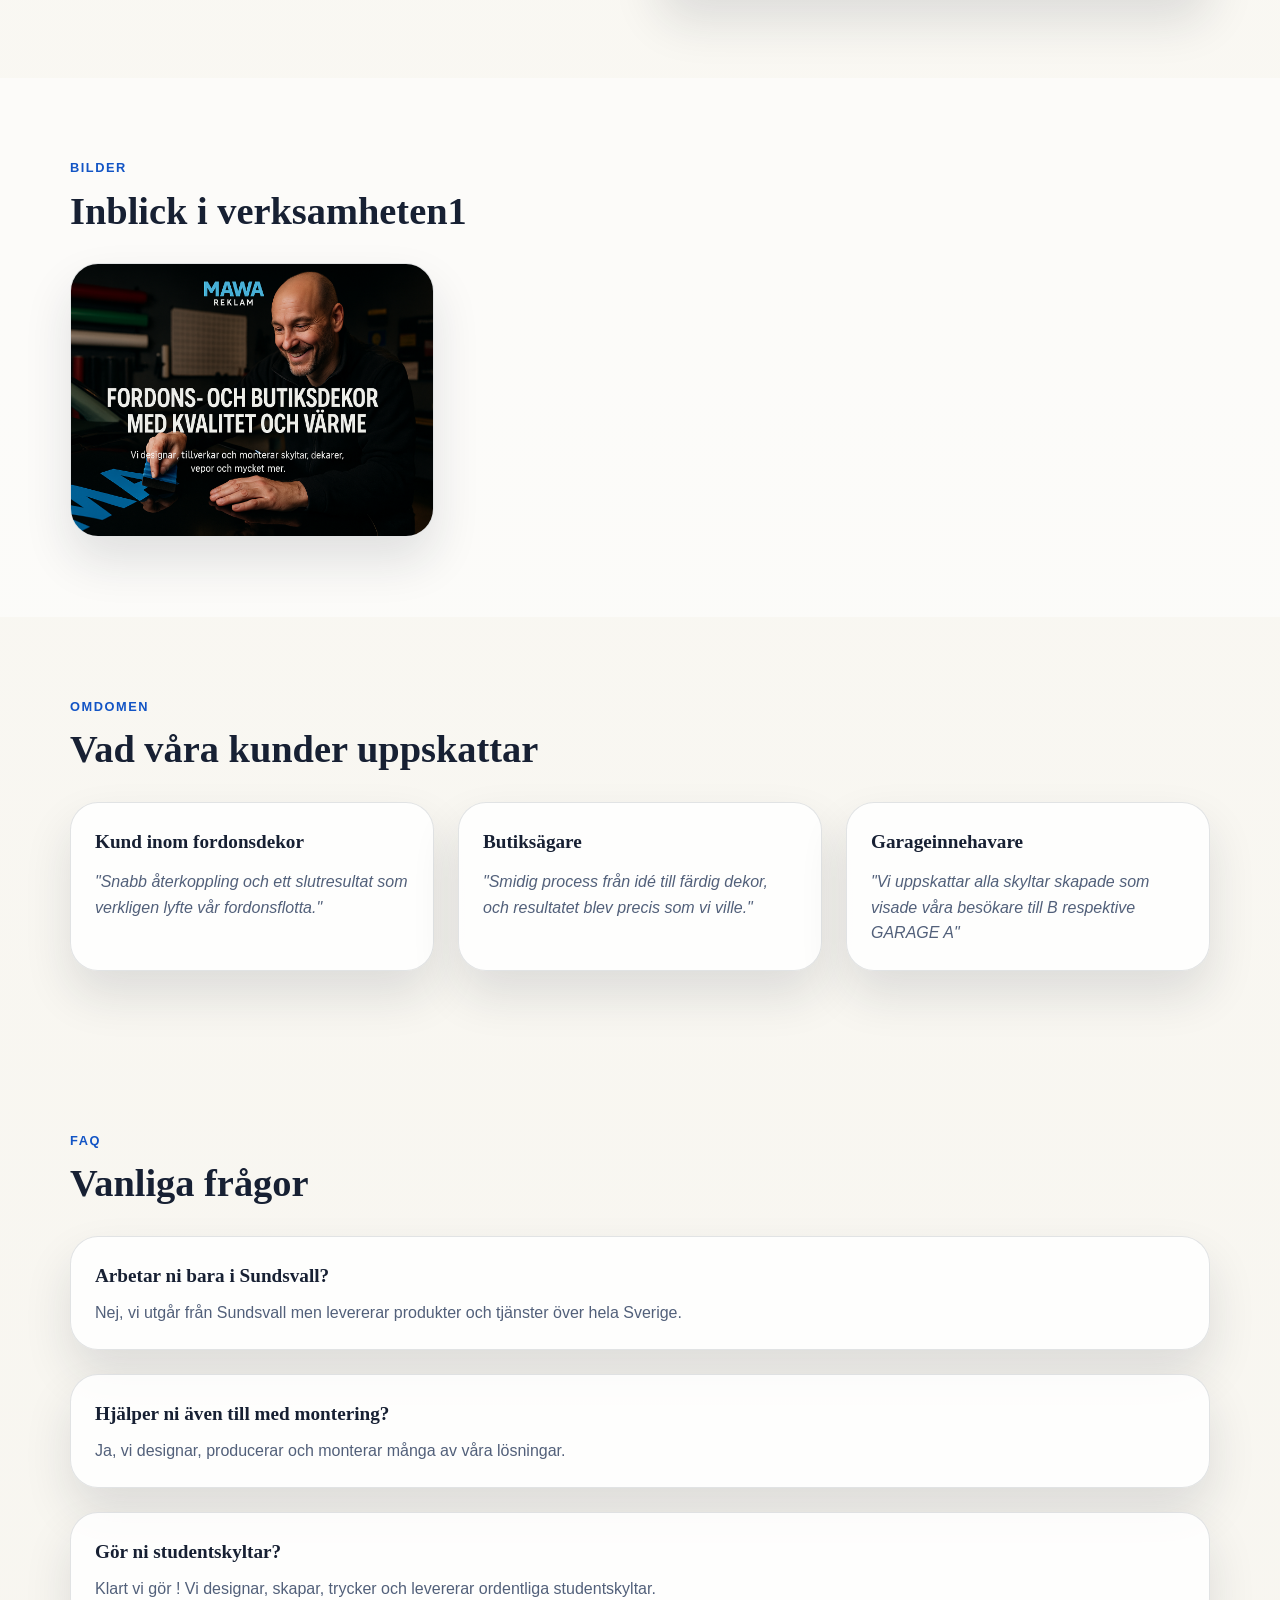
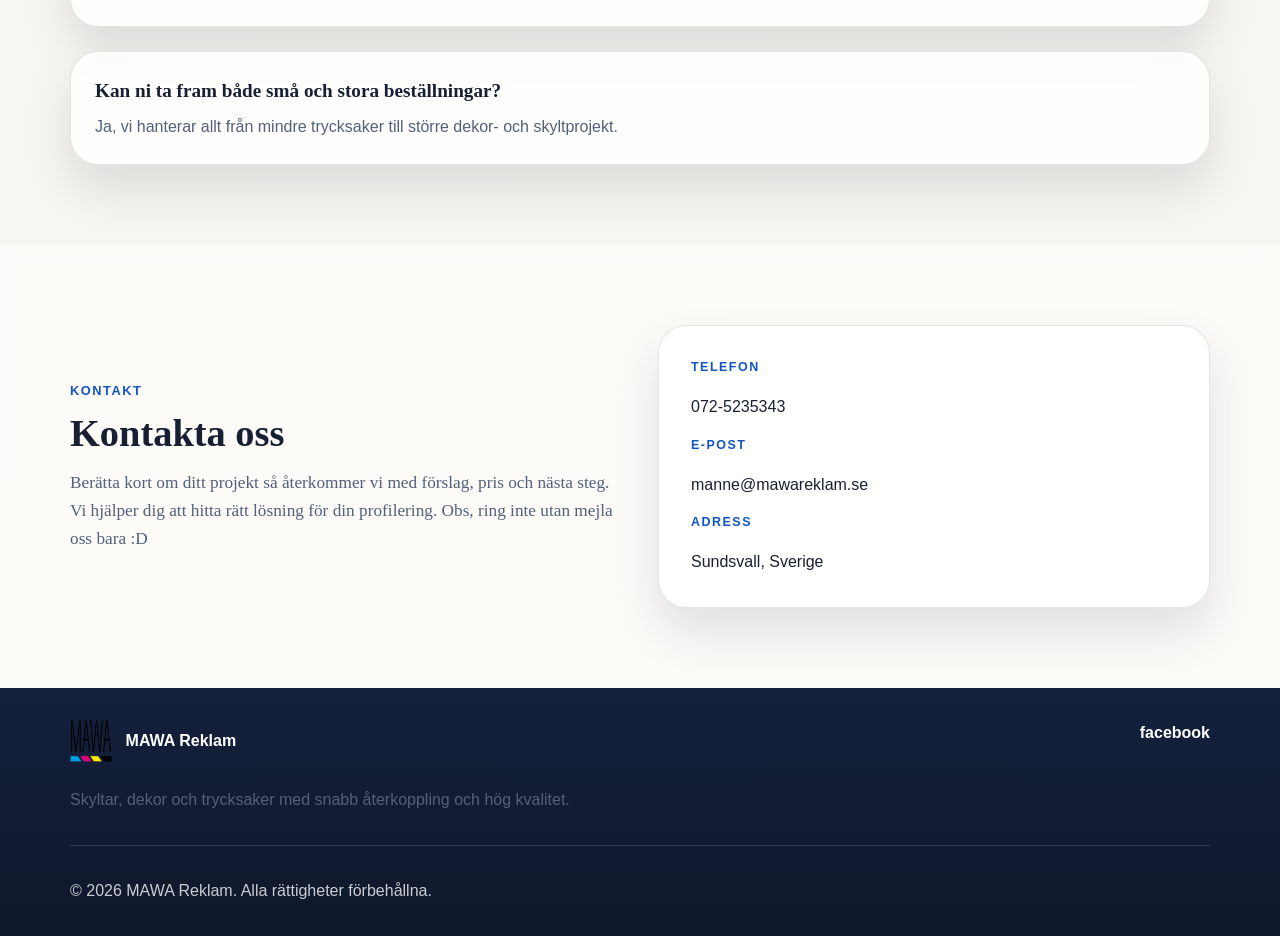
==== commit 8ae6e82f: "Apply patch 2026-04-gallery-heading to site 9ef77944-e83d-43d2-9528-cb4355a6af48" ====
--- a/index.html
+++ b/index.html
@@ -86,7 +86,7 @@
       <section id="gallery" class="gallery-section section-spacing" hidden>
         <div class="site-container">
           <p class="section-eyebrow">Bilder</p>
-          <h2 class="section-title">Inblick i verksamheten</h2>
+          <h2 id="gallery-heading" class="section-title">Inblick i verksamheten</h2>
           <div id="gallery-grid" class="gallery-grid"></div>
         </div>
       </section>
@@ -260,7 +260,8 @@
       "url": "",
       "alt": ""
     },
-    "gallery": []
+    "galleryHeading": "Inblick i verksamheten",
+          "gallery": []
   }
 }
 
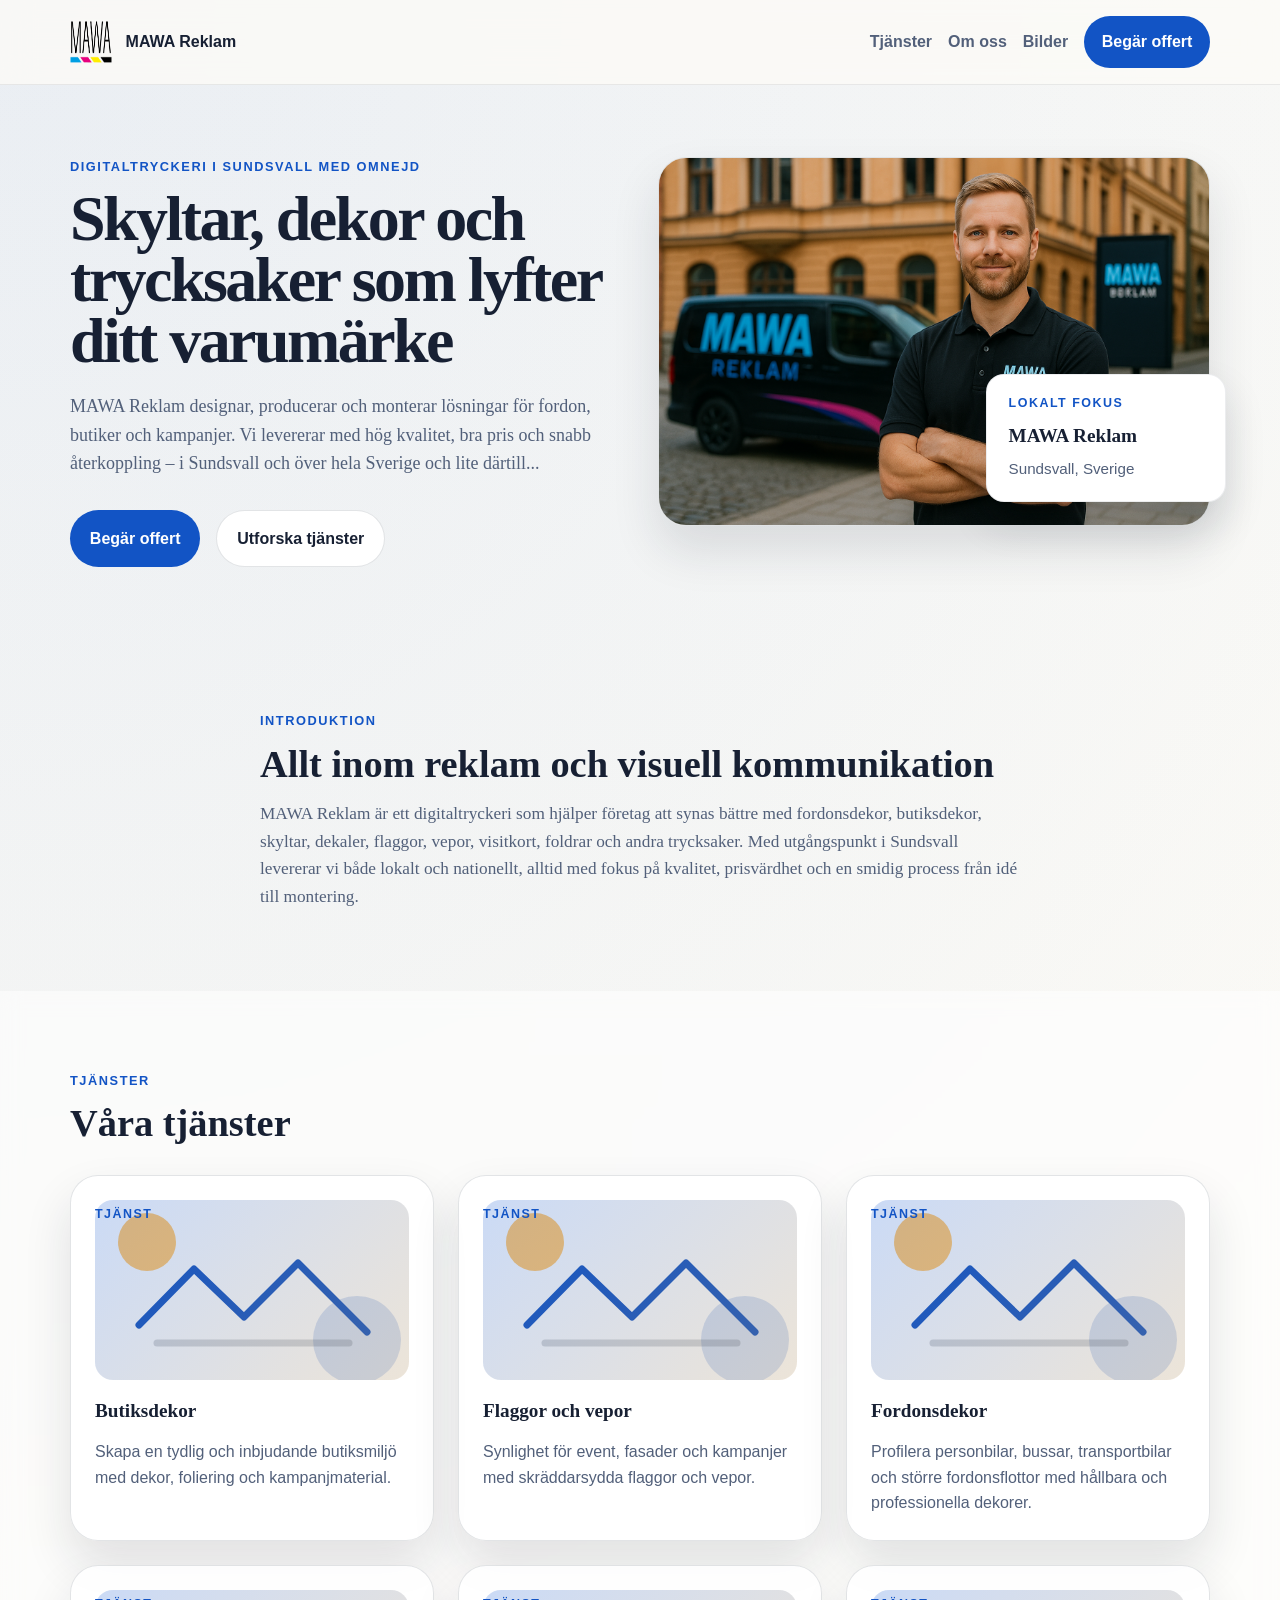
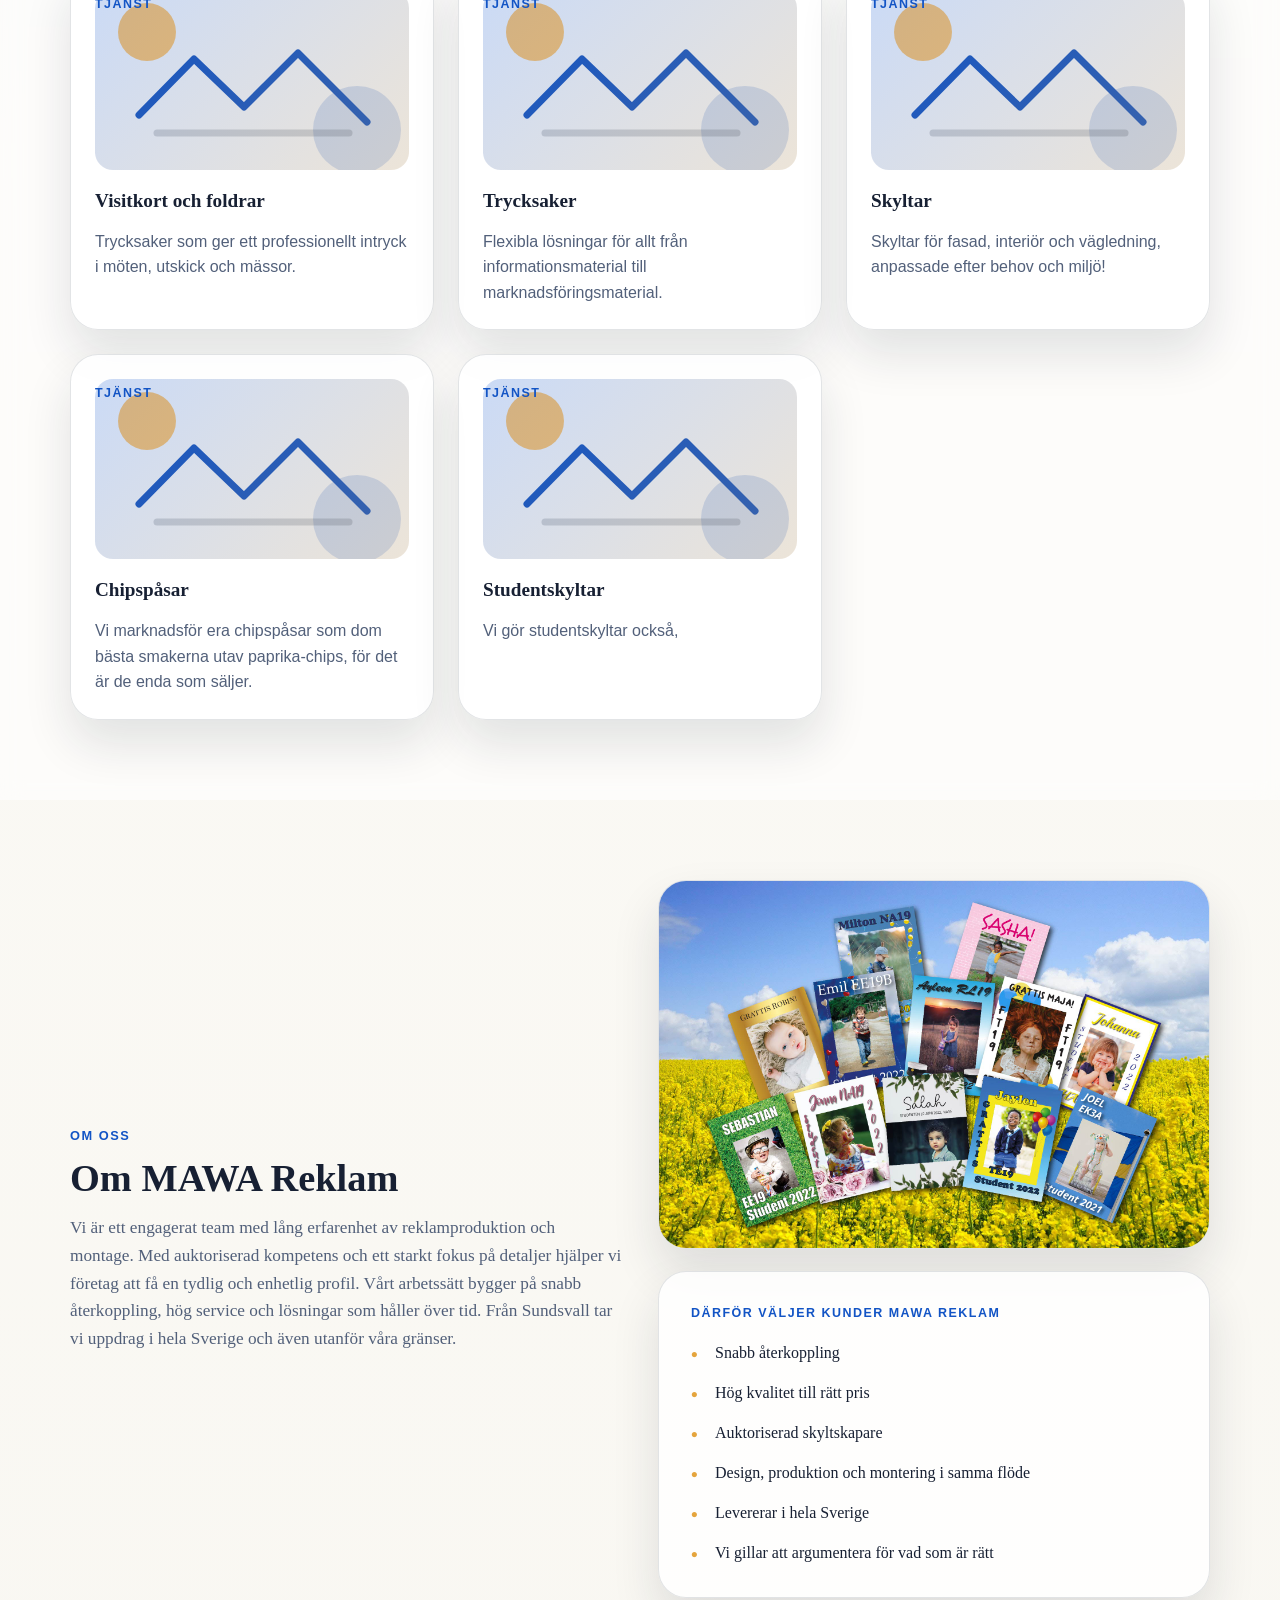
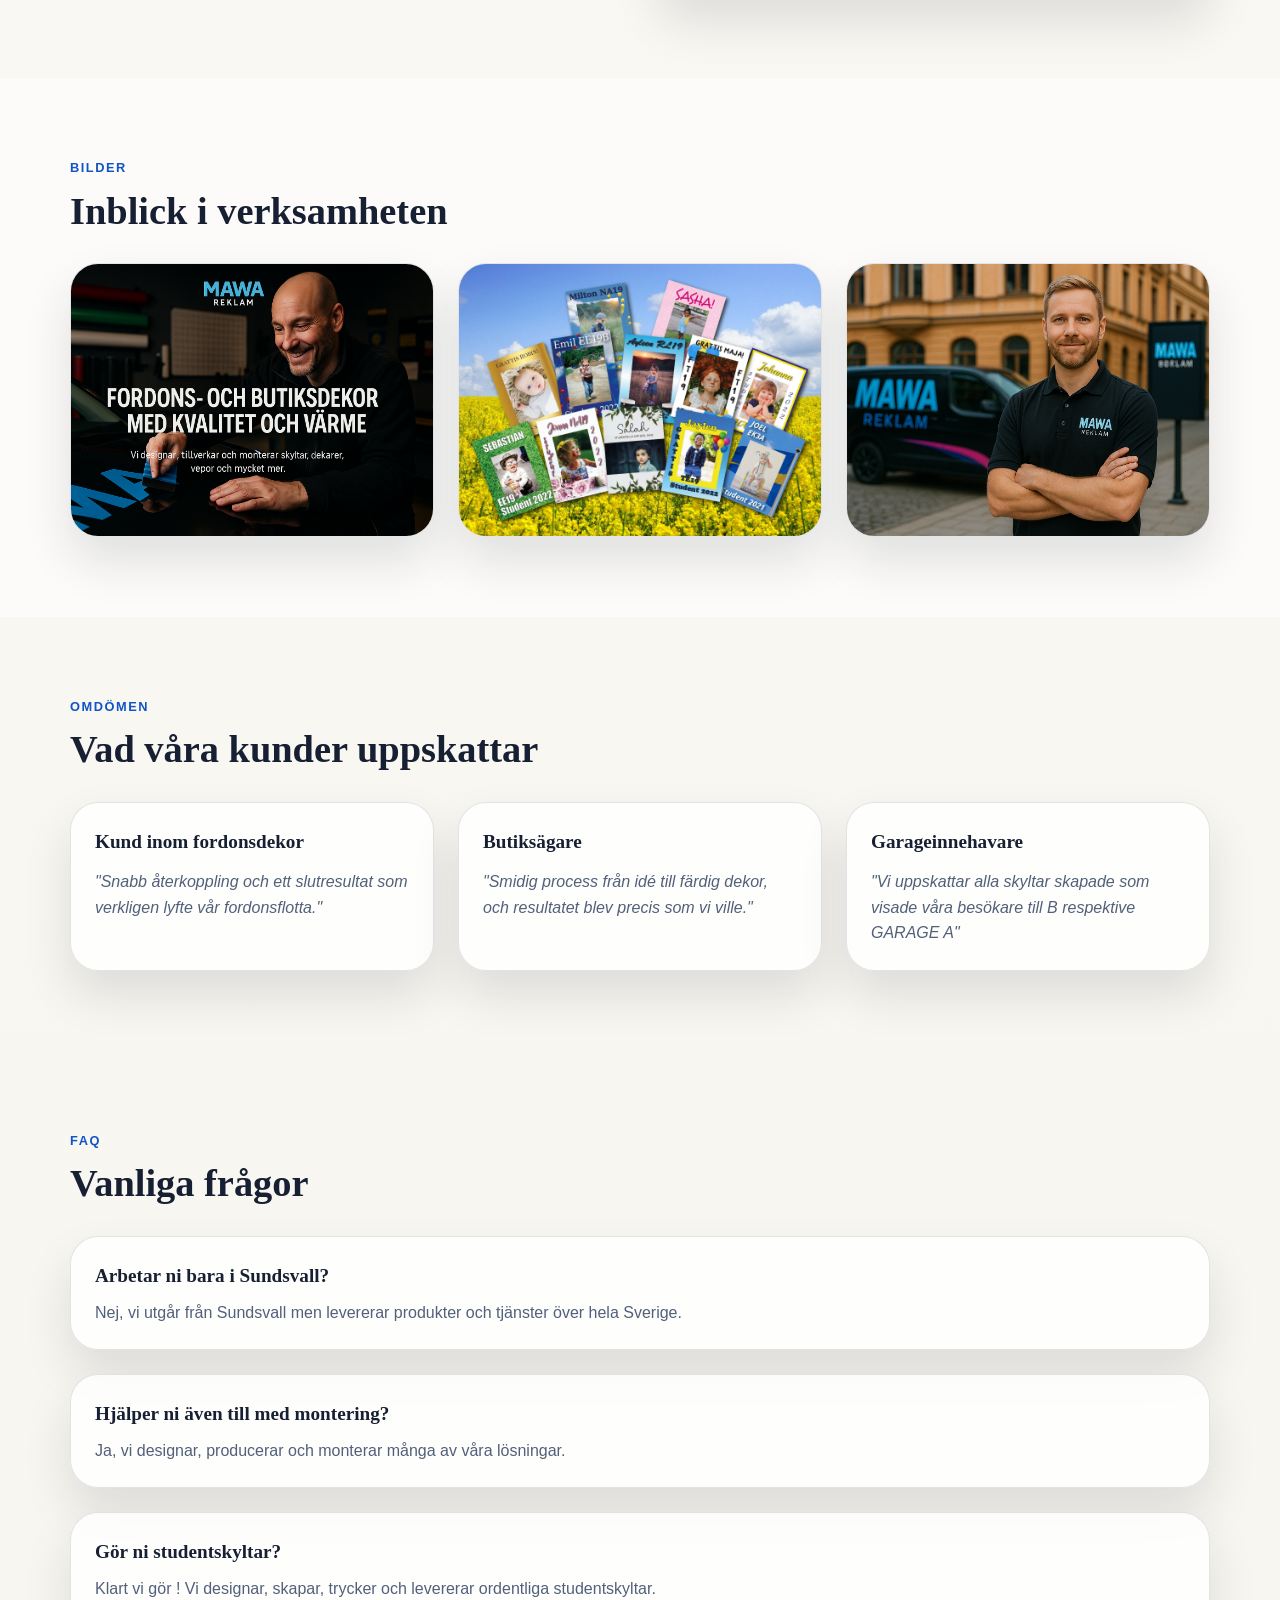
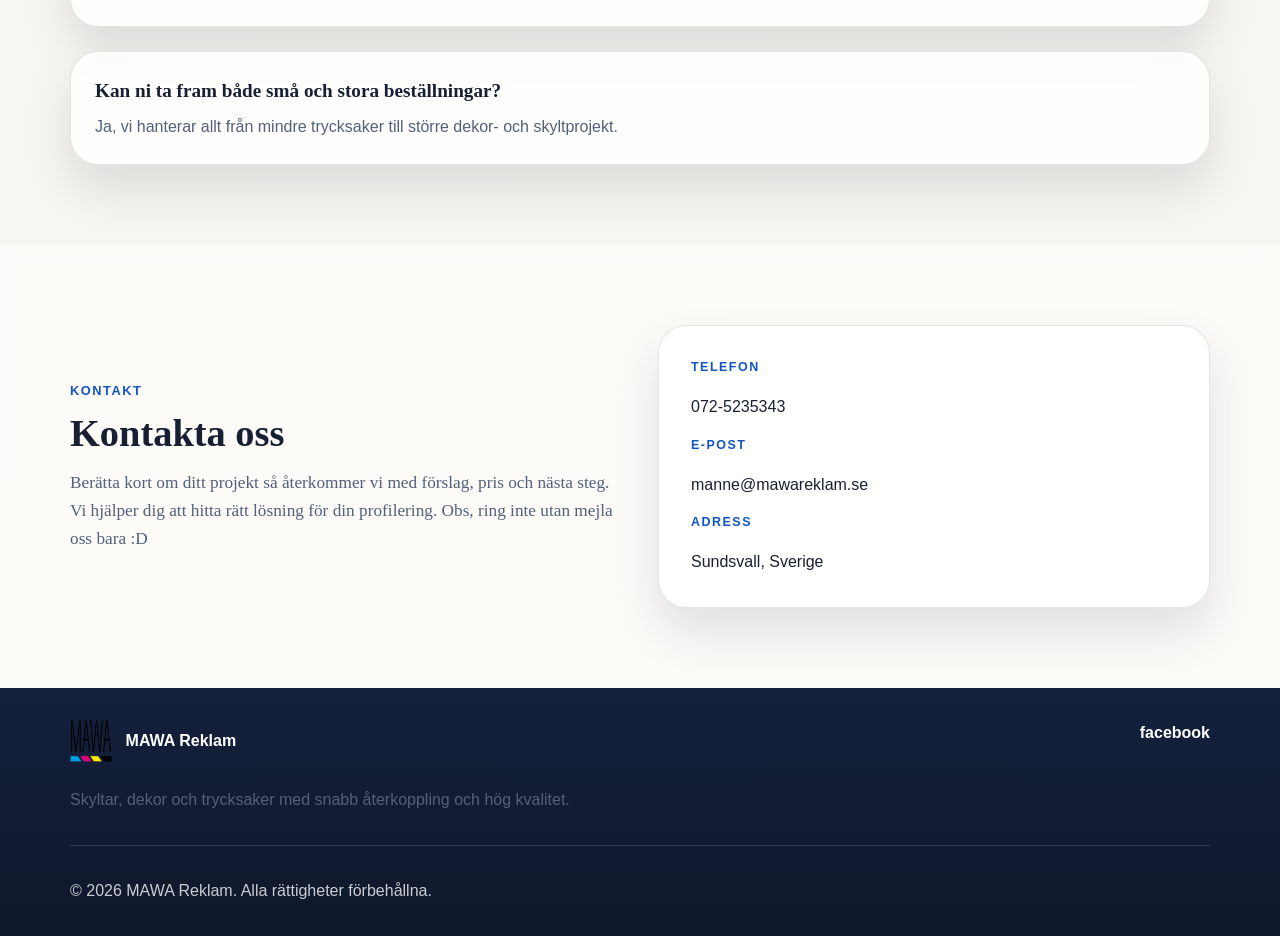
==== commit 8731a91a: "Update home content for site 9ef77944-e83d-43d2-9528-cb4355a6af48 by ba63d749-1d88-4ed9-b3a8-cedb418" ====
--- a/index.html
+++ b/index.html
@@ -1,45 +1,36 @@
 <!doctype html>
 <html lang="sv">
   <head>
-    <meta charset="utf-8">
-    <meta name="viewport" content="width=device-width, initial-scale=1">
-    <title>Loading...</title>
-    <meta name="description" content="">
-
-    <meta property="og:type" content="website">
-    <meta property="og:locale" content="sv_SE">
-    <meta property="og:title" content="">
-    <meta property="og:description" content="">
-    <meta property="og:image" content="">
-
-    <meta name="twitter:card" content="summary_large_image">
-    <meta name="twitter:title" content="">
-    <meta name="twitter:description" content="">
-    <meta name="twitter:image" content="">
-
-    <link rel="stylesheet" href="main.css">
+    <meta charset="utf-8" />
+    <meta name="viewport" content="width=device-width, initial-scale=1" />
+    <title>MAWA Reklam | Fordonsdekor, skyltar och digitaltryck i Sundsvall med omnejd</title>
+    <meta name="description" content="MAWA Reklam är ett digitaltryckeri i Sundsvall som designar, producerar och monterar fordonsdekor, butiksdekor, skyltar, dekaler, flaggor, vepor och trycksaker för kunder i hela Sverige." />
+    <meta property="og:type" content="website" />
+    <meta property="og:locale" content="sv_SE" />
+    <meta property="og:title" content="MAWA Reklam | Fordonsdekor, skyltar och digitaltryck i Sundsvall med omnejd" />
+    <meta property="og:description" content="MAWA Reklam är ett digitaltryckeri i Sundsvall som designar, producerar och monterar fordonsdekor, butiksdekor, skyltar, dekaler, flaggor, vepor och trycksaker för kunder i hela Sverige." />
+    <meta property="og:image" content="assets/generated/mawa-reklam-ai-hero.png" />
+    <meta name="twitter:card" content="summary_large_image" />
+    <meta name="twitter:title" content="MAWA Reklam | Fordonsdekor, skyltar och digitaltryck i Sundsvall med omnejd" />
+    <meta name="twitter:description" content="MAWA Reklam är ett digitaltryckeri i Sundsvall som designar, producerar och monterar fordonsdekor, butiksdekor, skyltar, dekaler, flaggor, vepor och trycksaker för kunder i hela Sverige." />
+    <meta name="twitter:image" content="assets/generated/mawa-reklam-ai-hero.png" />
+    <link rel="stylesheet" href="themes/classic/main.css" />
     <script defer src="index.js"></script>
   </head>
   <body class="site-body">
-    <a class="skip-link" href="#main-content">Hoppa till innehall</a>
-
+    <a class="skip-link" href="#main-content">Hoppa till innehåll</a>
     <header class="site-header">
       <div class="site-container header-inner">
-        <a id="header-brand" class="brand-mark" href="#top" aria-label="Till startsidan">
-          <span class="brand-mark__text">Laddar...</span>
-        </a>
-        <button class="nav-toggle" type="button" aria-expanded="false" aria-controls="site-navigation">
-          Meny
-        </button>
+        <a id="header-brand" class="brand-mark" href="#top" aria-label="Till startsidan"><span class="brand-mark__text">Laddar...</span></a>
+        <button class="nav-toggle" type="button" aria-expanded="false" aria-controls="site-navigation">Meny</button>
         <nav id="site-navigation" class="site-navigation" aria-label="Huvudmeny">
-          <a class="site-navigation__link" href="#services">Tjanster</a>
-          <a class="site-navigation__link" href="#about">Om oss</a>
+          <a id="services-nav-link" class="site-navigation__link" href="#services">Tjänster</a>
+          <a id="about-nav-link" class="site-navigation__link" href="#about">Om oss</a>
           <a id="gallery-nav-link" class="site-navigation__link" href="#gallery" hidden>Bilder</a>
           <a id="nav-cta-link" class="site-navigation__link site-navigation__link--cta" href="#contact">Kontakt</a>
         </nav>
       </div>
     </header>
-
     <main id="main-content">
       <section id="top" class="hero-section">
         <div class="site-container hero-layout">
@@ -49,29 +40,26 @@
             <p id="hero-subheadline" class="hero-text"></p>
             <div class="hero-actions">
               <a id="hero-primary-cta" class="button button--primary" href="#contact">Kontakta oss</a>
-              <a class="button button--secondary" href="#services">Utforska tjanster</a>
+              <a class="button button--secondary" href="#services">Utforska tjänster</a>
             </div>
           </div>
           <div id="hero-visual-slot"></div>
         </div>
       </section>
-
-      <section class="intro-section section-spacing">
+      <section id="intro-section" class="intro-section section-spacing">
         <div class="site-container narrow-container">
           <p class="section-eyebrow">Introduktion</p>
           <h2 id="intro-heading" class="section-title"></h2>
           <p id="intro-body" class="section-text"></p>
         </div>
       </section>
-
       <section id="services" class="services-section section-spacing section-surface">
         <div class="site-container">
-          <p class="section-eyebrow">Tjanster</p>
+          <p class="section-eyebrow">Tjänster</p>
           <h2 id="services-heading" class="section-title"></h2>
           <div id="services-list" class="services-grid"></div>
         </div>
       </section>
-
       <section id="about" class="about-section section-spacing">
         <div class="site-container about-layout">
           <div class="about-content">
@@ -82,7 +70,6 @@
           <div id="about-visual-slot"></div>
         </div>
       </section>
-
       <section id="gallery" class="gallery-section section-spacing" hidden>
         <div class="site-container">
           <p class="section-eyebrow">Bilder</p>
@@ -90,15 +77,13 @@
           <div id="gallery-grid" class="gallery-grid"></div>
         </div>
       </section>
-
       <section id="testimonials-section" class="testimonials-section section-spacing" hidden>
         <div class="site-container">
-          <p class="section-eyebrow">Omdomen</p>
+          <p class="section-eyebrow">Omdömen</p>
           <h2 id="testimonials-heading" class="section-title"></h2>
           <div id="testimonials-list" class="testimonials-grid"></div>
         </div>
       </section>
-
       <section id="faq" class="faq-section section-spacing" hidden>
         <div class="site-container">
           <p class="section-eyebrow">FAQ</p>
@@ -106,7 +91,6 @@
           <div id="faq-list" class="faq-list"></div>
         </div>
       </section>
-
       <section id="contact" class="contact-section section-spacing section-surface">
         <div class="site-container contact-layout">
           <div class="contact-content">
@@ -115,156 +99,186 @@
             <p id="contact-body" class="section-text"></p>
           </div>
           <div class="contact-card">
-            <div class="contact-card__row">
-              <span class="contact-card__label">Telefon</span>
-              <a id="contact-phone" class="contact-card__value" href="#"></a>
-            </div>
-            <div class="contact-card__row">
-              <span class="contact-card__label">E-post</span>
-              <a id="contact-email" class="contact-card__value" href="#"></a>
-            </div>
-            <div class="contact-card__row">
-              <span class="contact-card__label">Adress</span>
-              <span id="contact-address" class="contact-card__value"></span>
-            </div>
+            <div class="contact-card__row"><span class="contact-card__label">Telefon</span><a id="contact-phone" class="contact-card__value" href="#"></a></div>
+            <div class="contact-card__row"><span class="contact-card__label">E-post</span><a id="contact-email" class="contact-card__value" href="#"></a></div>
+            <div class="contact-card__row"><span class="contact-card__label">Adress</span><span id="contact-address" class="contact-card__value"></span></div>
           </div>
         </div>
       </section>
     </main>
-
     <footer class="site-footer">
       <div class="site-container footer-layout">
         <div class="site-footer__brand">
-          <a id="footer-brand" class="brand-mark brand-mark--footer" href="#top" aria-label="Till startsidan">
-            <span class="brand-mark__text">Laddar...</span>
-          </a>
+          <a id="footer-brand" class="brand-mark brand-mark--footer" href="#top" aria-label="Till startsidan"><span class="brand-mark__text">Laddar...</span></a>
           <p id="footer-tagline" class="site-footer__text"></p>
         </div>
         <div id="social-links" class="site-footer__links"></div>
       </div>
-      <div class="site-container footer-bottom-row">
-        <p id="footer-copyright" class="footer-bottom-row__copyright"></p>
-      </div>
+      <div class="site-container footer-bottom-row"><p id="footer-copyright" class="footer-bottom-row__copyright"></p></div>
     </footer>
     <script id="initial-content" type="application/json">
 {
   "site": {
-    "siteId": "00000000-0000-0000-0000-000000000000",
-    "companyName": "Exempel Elservice AB",
-    "displayName": "Exempel Elservice",
+    "siteId": "9ef77944-e83d-43d2-9528-cb4355a6af48",
+    "companyName": "MAWA Reklam",
+    "displayName": "MAWA Reklam",
     "language": "sv",
-    "primaryColor": "#1254c5",
-    "secondaryColor": "#172033"
+    "primaryColor": "#2eacf0",
+    "secondaryColor": "#ff19ac",
+    "theme": "classic"
   },
   "seo": {
-    "title": "Exempel Elservice i Stockholm | Elektriker for hem och foretag",
-    "description": "Exempel Elservice hjalper privatpersoner och foretag med elinstallationer, felsokning och laddboxar i Stockholm med omnejd.",
+    "title": "MAWA Reklam | Fordonsdekor, skyltar och digitaltryck i Sundsvall med omnejd",
+    "description": "MAWA Reklam är ett digitaltryckeri i Sundsvall som designar, producerar och monterar fordonsdekor, butiksdekor, skyltar, dekaler, flaggor, vepor och trycksaker för kunder i hela Sverige.",
     "keywords": [
-      "elektriker stockholm",
-      "laddbox",
-      "elinstallation"
+      "Hello world"
     ]
   },
   "hero": {
-    "eyebrow": "Elektriker i Stockholm",
-    "headline": "Trygg hjalp med elinstallationer och service",
-    "subheadline": "Vi hjalper privatpersoner och foretag med sakra, smidiga och professionella ellosningar i Stockholm.",
-    "primaryCtaLabel": "Begar offert",
+    "eyebrow": "Digitaltryckeri i Sundsvall  med omnejd",
+    "headline": "Skyltar, dekor och trycksaker som lyfter ditt varumärke",
+    "subheadline": "MAWA Reklam designar, producerar och monterar lösningar för fordon, butiker och kampanjer. Vi levererar med hög kvalitet, bra pris och snabb återkoppling – i Sundsvall och över hela Sverige och lite därtill...",
+    "primaryCtaLabel": "Begär offert",
     "primaryCtaHref": "#contact"
   },
   "intro": {
-    "heading": "Din lokala expert",
-    "body": "Vi erbjuder snabb aterkoppling, tydliga priser och val utforta arbeten for bade sma och stora uppdrag."
+    "heading": "Allt inom reklam och visuell kommunikation",
+    "body": "MAWA Reklam är ett digitaltryckeri som hjälper företag att synas bättre med fordonsdekor, butiksdekor, skyltar, dekaler, flaggor, vepor, visitkort, foldrar och andra trycksaker. Med utgångspunkt i Sundsvall levererar vi både lokalt och nationellt, alltid med fokus på kvalitet, prisvärdhet och en smidig process från idé till montering."
   },
   "services": {
-    "heading": "Vara tjanster",
-    "items": [
-      {
-        "title": "Elinstallationer",
-        "description": "Installation av belysning, eluttag, centraler och fasta elarbeten."
-      },
-      {
-        "title": "Felsokning",
-        "description": "Snabb felsokning och atgard vid akuta eller aterkommande elproblem."
-      },
-      {
-        "title": "Laddboxar",
-        "description": "Installation och radgivning kring laddboxar for villa och foretag."
+    "heading": "Våra tjänster",
+    "items": [
+      {
+        "title": "Butiksdekor",
+        "description": "Skapa en tydlig och inbjudande butiksmiljö med dekor, foliering och kampanjmaterial."
+      },
+      {
+        "title": "Flaggor och vepor",
+        "description": "Synlighet för event, fasader och kampanjer med skräddarsydda flaggor och vepor."
+      },
+      {
+        "title": "Fordonsdekor",
+        "description": "Profilera personbilar, bussar, transportbilar och större fordonsflottor med hållbara och professionella dekorer."
+      },
+      {
+        "title": "Visitkort och foldrar",
+        "description": "Trycksaker som ger ett professionellt intryck i möten, utskick och mässor."
+      },
+      {
+        "title": "Trycksaker",
+        "description": "Flexibla lösningar för allt från informationsmaterial till marknadsföringsmaterial."
+      },
+      {
+        "title": "Skyltar",
+        "description": "Skyltar för fasad, interiör och vägledning, anpassade efter behov och miljö!"
+      },
+      {
+        "title": "Chipspåsar",
+        "description": "Vi marknadsför era chipspåsar som dom bästa smakerna utav paprika-chips, för det är de enda som säljer."
+      },
+      {
+        "title": "Studentskyltar",
+        "description": "Vi gör studentskyltar också,"
       }
     ]
   },
   "about": {
-    "heading": "Om oss",
-    "body": "Exempel Elservice ar ett erfaret foretag som satter sakerhet, tydlighet och god service i forsta rummet. Vart mal ar att gora det enkelt att fa ratt hjalp direkt."
+    "heading": "Om MAWA Reklam",
+    "body": "Vi är ett engagerat team med lång erfarenhet av reklamproduktion och montage. Med auktoriserad kompetens och ett starkt fokus på detaljer hjälper vi företag att få en tydlig och enhetlig profil. Vårt arbetssätt bygger på snabb återkoppling, hög service och lösningar som håller över tid. Från Sundsvall tar vi uppdrag i hela Sverige och även utanför våra gränser."
   },
   "usp": {
-    "heading": "Darfor valjer kunder oss",
-    "items": [
-      "Snabb aterkoppling",
-      "Certifierad kompetens",
-      "Tydliga priser"
+    "heading": "Därför väljer kunder MAWA Reklam",
+    "items": [
+      "Snabb återkoppling",
+      "Hög kvalitet till rätt pris",
+      "Auktoriserad skyltskapare",
+      "Design, produktion och montering i samma flöde",
+      "Levererar i hela Sverige",
+      "Vi gillar att argumentera för vad som är rätt"
     ]
   },
   "testimonials": {
-    "heading": "Vad kunder sager",
+    "heading": "Vad våra kunder uppskattar",
     "enabled": true,
     "items": [
       {
-        "name": "Anna",
-        "quote": "Snabb hjalp och valdigt proffsigt bemotande."
-      },
-      {
-        "name": "Johan",
-        "quote": "Tydlig offert, bra kommunikation och snyggt utfort arbete."
+        "name": "Kund inom fordonsdekor",
+        "quote": "Snabb återkoppling och ett slutresultat som verkligen lyfte vår fordonsflotta."
+      },
+      {
+        "name": "Butiksägare",
+        "quote": "Smidig process från idé till färdig dekor, och resultatet blev precis som vi ville."
+      },
+      {
+        "name": "Garageinnehavare",
+        "quote": "Vi uppskattar alla skyltar skapade som visade våra besökare till B respektive GARAGE A"
       }
     ]
   },
   "faq": {
-    "heading": "Vanliga fragor",
+    "heading": "Vanliga frågor",
     "enabled": true,
     "items": [
       {
-        "question": "Vilka omraden arbetar ni i?",
-        "answer": "Vi arbetar framst i Stockholm med omnejd."
-      },
-      {
-        "question": "Kan jag fa offert innan arbete paborjas?",
-        "answer": "Ja, vi erbjuder tydliga offerter innan vi satter igang."
+        "question": "Arbetar ni bara i Sundsvall?",
+        "answer": "Nej, vi utgår från Sundsvall men levererar produkter och tjänster över hela Sverige."
+      },
+      {
+        "question": "Hjälper ni även till med montering?",
+        "answer": "Ja, vi designar, producerar och monterar många av våra lösningar."
+      },
+      {
+        "question": "Gör ni studentskyltar?",
+        "answer": "Klart vi gör ! Vi designar, skapar, trycker och levererar ordentliga studentskyltar."
+      },
+      {
+        "question": "Kan ni ta fram både små och stora beställningar?",
+        "answer": "Ja, vi hanterar allt från mindre trycksaker till större dekor- och skyltprojekt."
       }
     ]
   },
   "contact": {
     "heading": "Kontakta oss",
-    "body": "Hor av dig sa aterkommer vi sa snart vi kan.",
-    "phone": "0701234567",
-    "email": "kontakt@exempel.se",
-    "address": "Exempelgatan 1, 111 22 Stockholm"
+    "body": "Berätta kort om ditt projekt så återkommer vi med förslag, pris och nästa steg. Vi hjälper dig att hitta rätt lösning för din profilering. Obs, ring inte utan mejla oss bara :D",
+    "email": "manne@mawareklam.se",
+    "phone": "072-5235343",
+    "address": "Sundsvall, Sverige"
   },
   "footer": {
-    "companyName": "Exempel Elservice AB",
-    "tagline": "Professionella elarbeten for privatpersoner och foretag.",
-    "copyright": "� 2026 Exempel Elservice AB",
+    "companyName": "MAWA Reklam",
+    "tagline": "Skyltar, dekor och trycksaker med snabb återkoppling och hög kvalitet.",
+    "copyright": "© 2026 MAWA Reklam. Alla rättigheter förbehållna.",
     "socialLinks": {
-      "facebook": "",
-      "instagram": "",
-      "linkedin": ""
+      "facebook": "https://facebook.com/mawareklam"
     }
   },
   "media": {
-    "logoUrl": null,
+    "logoUrl": "assets/generated/mawa-reklam-logo.png",
     "heroImage": {
-      "url": "",
-      "alt": ""
+      "url": "assets/generated/mawa-reklam-ai-hero.png",
+      "alt": "MAWA Reklam profilering med fordonsdekor och skyltar"
     },
     "aboutImage": {
-      "url": "",
-      "alt": ""
+      "url": "assets/generated/mawa-reklam-user-1.jpg",
+      "alt": "Teamet på MAWA Reklam arbetar med design, produktion och montering"
     },
     "galleryHeading": "Inblick i verksamheten",
-          "gallery": []
+    "gallery": [
+      {
+        "url": "assets/generated/mawa-reklam-ai-about.png",
+        "alt": "MAWA Reklam bild 3"
+      },
+      {
+        "url": "assets/generated/mawa-reklam-user-1.jpg",
+        "alt": "MAWA Reklam bild 1"
+      },
+      {
+        "url": "assets/generated/mawa-reklam-ai-hero.png",
+        "alt": "MAWA Reklam bild 21"
+      }
+    ]
   }
 }
-
-  </script></body>
-</html>
-
+    </script>
+  </body>
+</html>
--- a/themes/classic/main.css
+++ b/themes/classic/main.css
@@ -0,0 +1 @@
+@import '../../main.css';
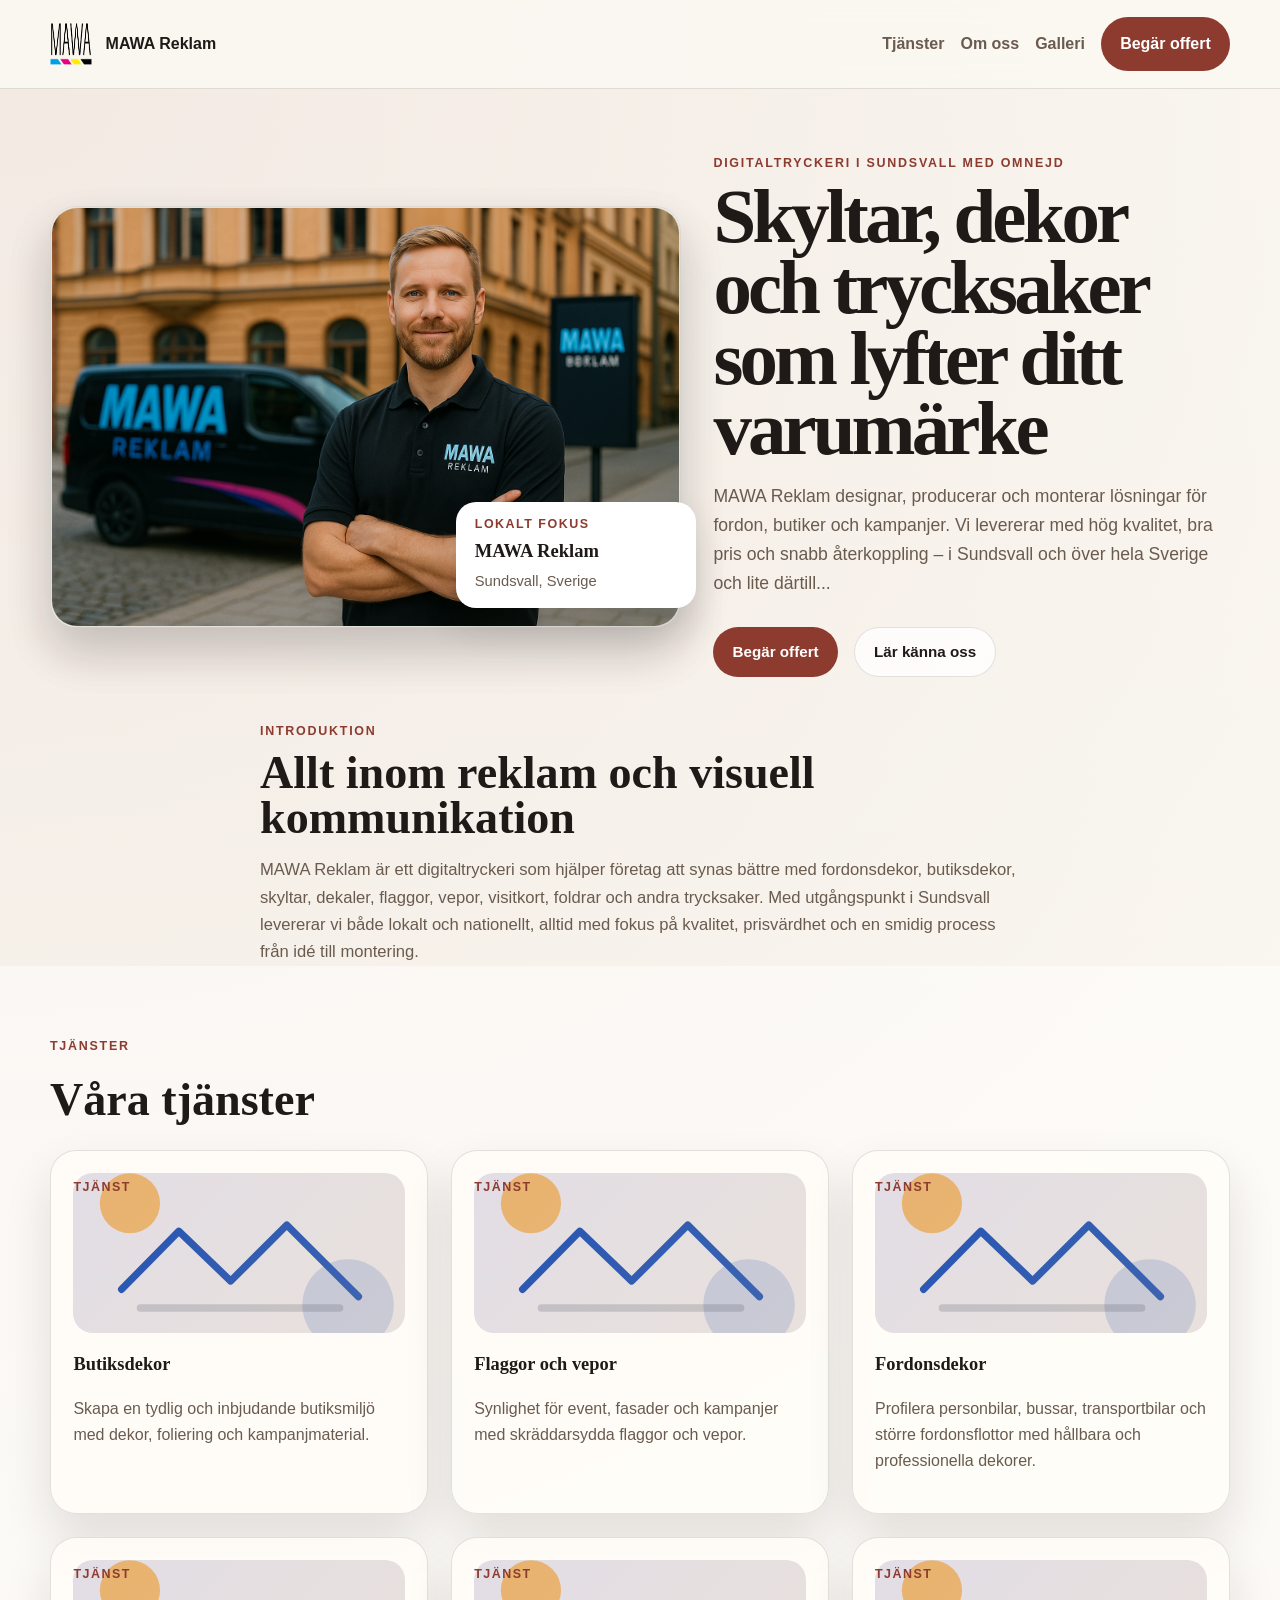
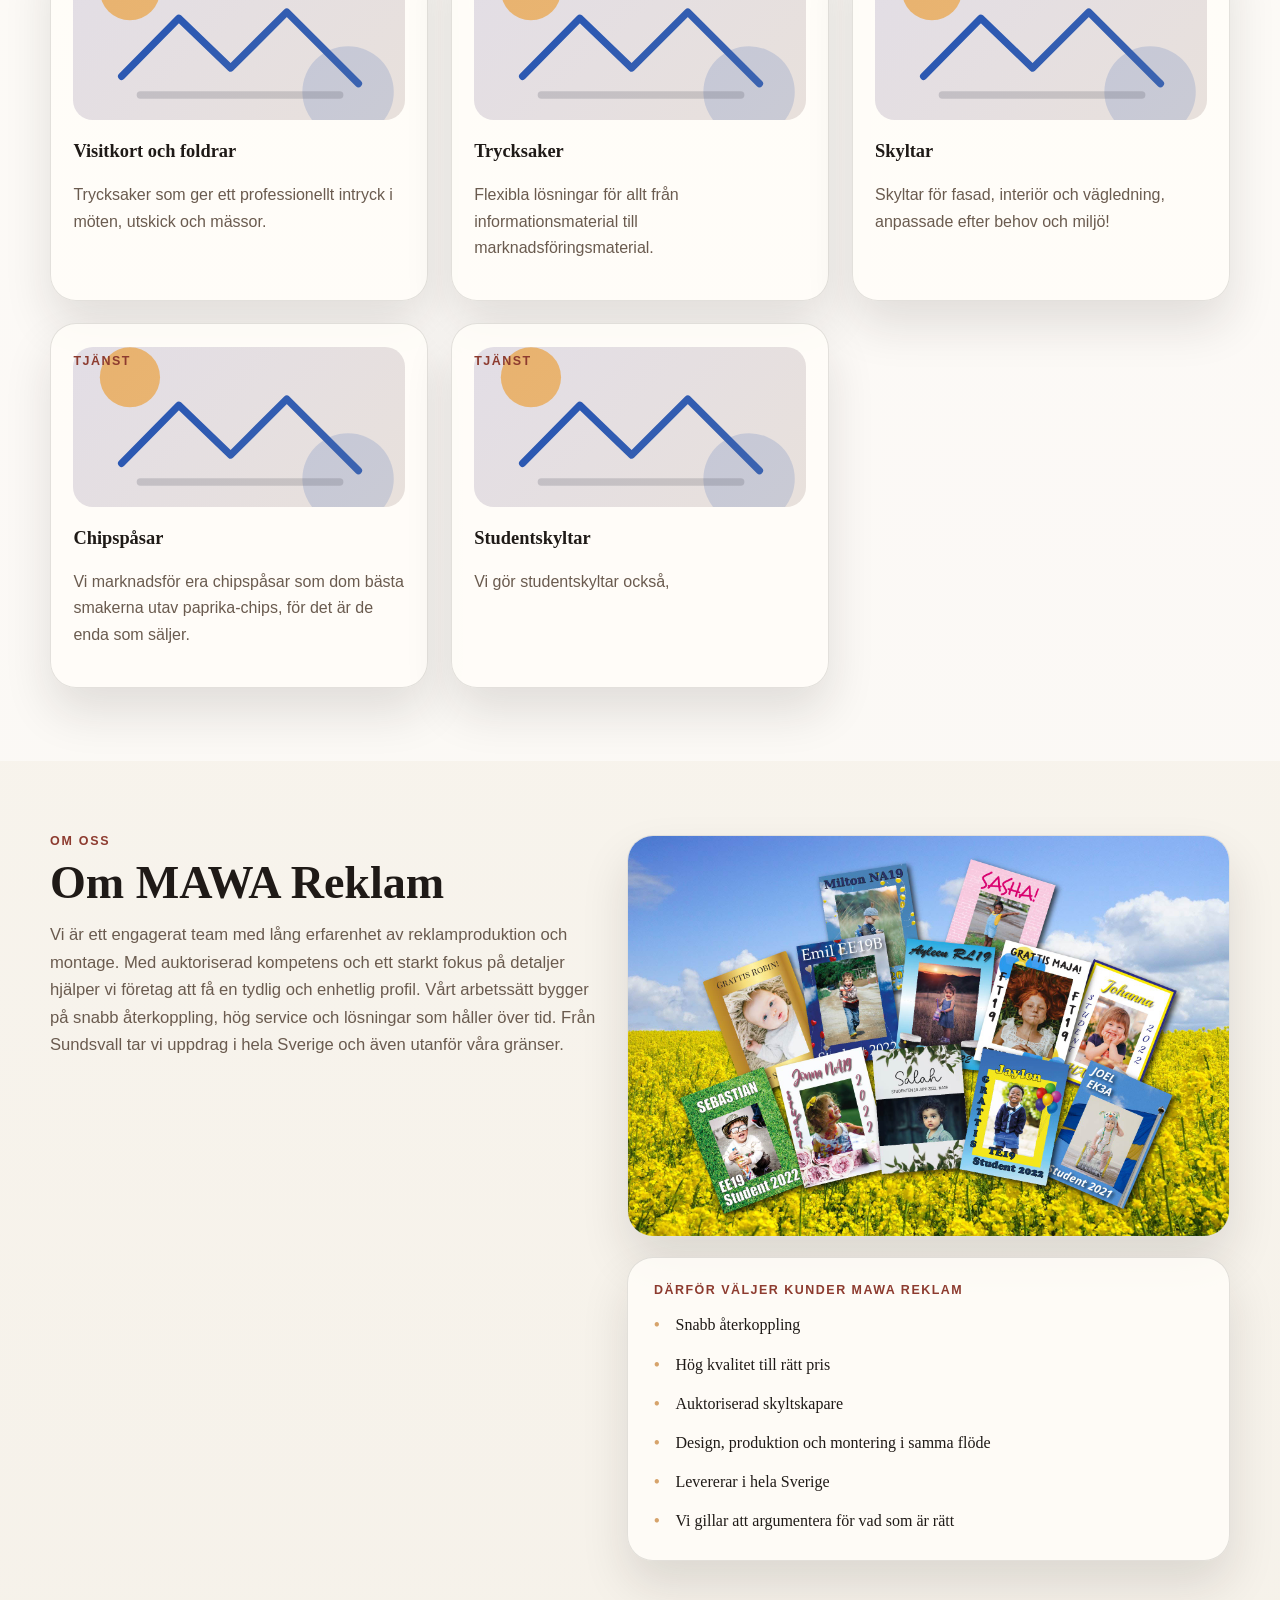
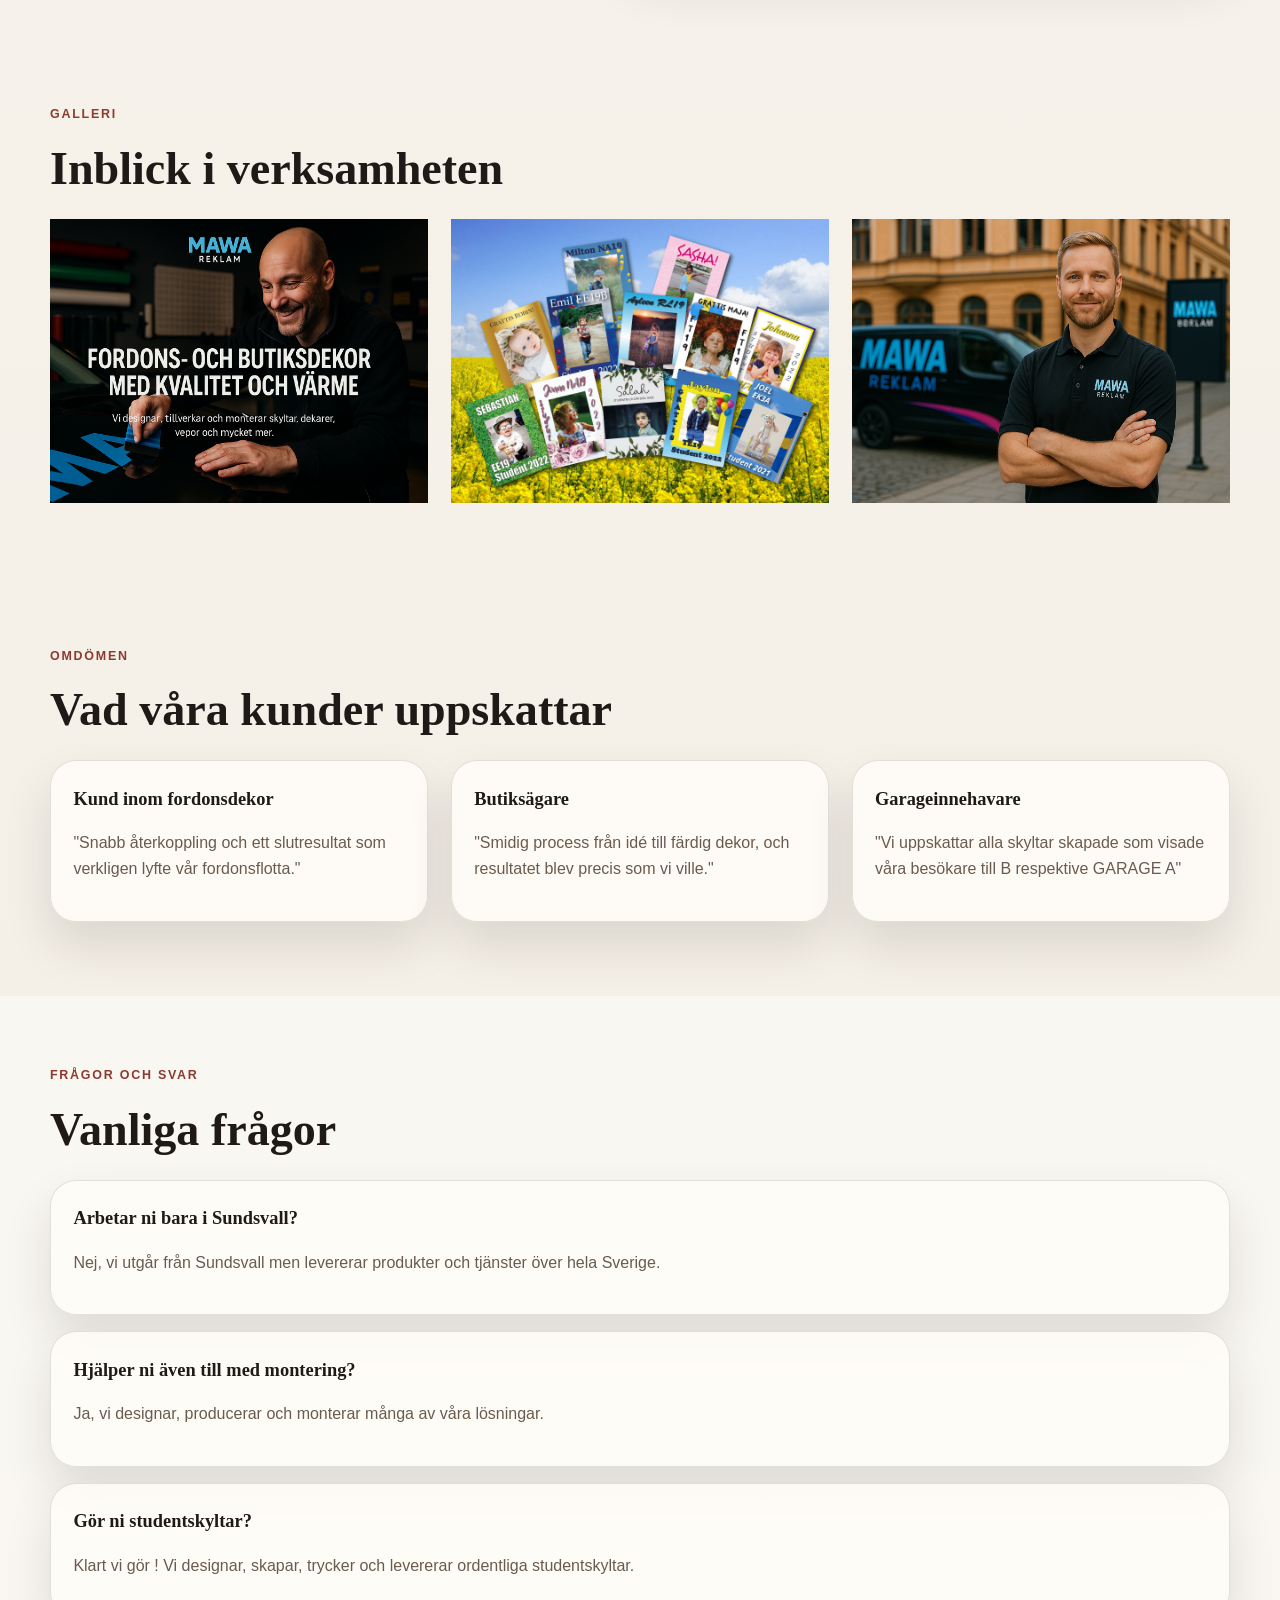
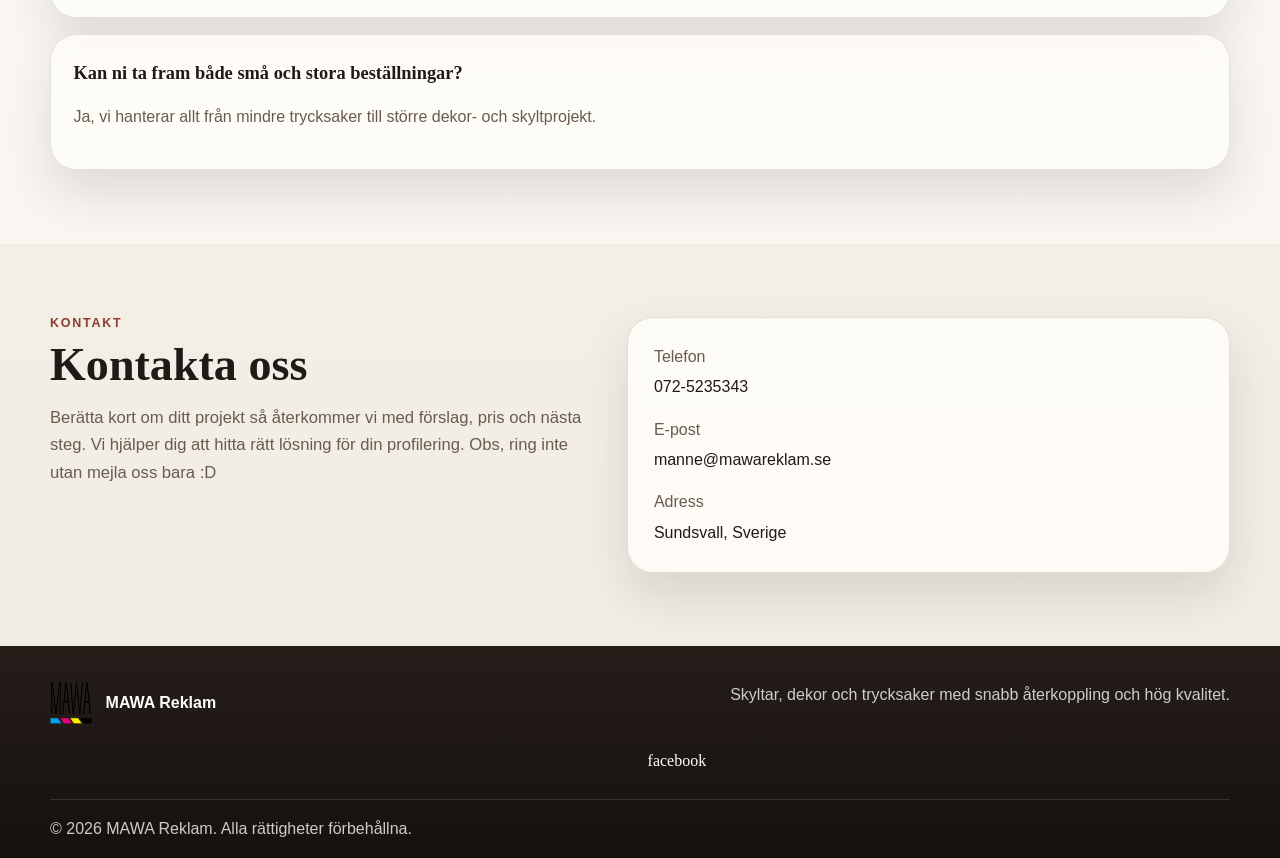
==== commit 4ddae05a: "Update home content for site 9ef77944-e83d-43d2-9528-cb4355a6af48 by ba63d749-1d88-4ed9-b3a8-cedb418" ====
--- a/index.html
+++ b/index.html
@@ -14,107 +14,84 @@
     <meta name="twitter:title" content="MAWA Reklam | Fordonsdekor, skyltar och digitaltryck i Sundsvall med omnejd" />
     <meta name="twitter:description" content="MAWA Reklam är ett digitaltryckeri i Sundsvall som designar, producerar och monterar fordonsdekor, butiksdekor, skyltar, dekaler, flaggor, vepor och trycksaker för kunder i hela Sverige." />
     <meta name="twitter:image" content="assets/generated/mawa-reklam-ai-hero.png" />
-    <link rel="stylesheet" href="themes/classic/main.css" />
+    <link rel="stylesheet" href="themes/editorial/main.css" />
     <script defer src="index.js"></script>
   </head>
-  <body class="site-body">
+  <body class="editorial-body">
     <a class="skip-link" href="#main-content">Hoppa till innehåll</a>
-    <header class="site-header">
-      <div class="site-container header-inner">
-        <a id="header-brand" class="brand-mark" href="#top" aria-label="Till startsidan"><span class="brand-mark__text">Laddar...</span></a>
+    <header class="editorial-header">
+      <div class="editorial-shell editorial-header__row">
+        <a id="header-brand" class="editorial-brand" href="#top" aria-label="Till startsidan"><span class="brand-mark__text">Laddar...</span></a>
         <button class="nav-toggle" type="button" aria-expanded="false" aria-controls="site-navigation">Meny</button>
-        <nav id="site-navigation" class="site-navigation" aria-label="Huvudmeny">
-          <a id="services-nav-link" class="site-navigation__link" href="#services">Tjänster</a>
-          <a id="about-nav-link" class="site-navigation__link" href="#about">Om oss</a>
-          <a id="gallery-nav-link" class="site-navigation__link" href="#gallery" hidden>Bilder</a>
-          <a id="nav-cta-link" class="site-navigation__link site-navigation__link--cta" href="#contact">Kontakt</a>
+        <nav id="site-navigation" class="editorial-nav" aria-label="Huvudmeny">
+          <a id="services-nav-link" class="editorial-nav__link" href="#services">Tjänster</a>
+          <a id="about-nav-link" class="editorial-nav__link" href="#about">Om oss</a>
+          <a id="gallery-nav-link" class="editorial-nav__link" href="#gallery" hidden>Galleri</a>
+          <a id="nav-cta-link" class="editorial-nav__link editorial-nav__link--cta" href="#contact">Kontakt</a>
         </nav>
       </div>
     </header>
     <main id="main-content">
-      <section id="top" class="hero-section">
-        <div class="site-container hero-layout">
-          <div class="hero-content">
-            <p id="hero-eyebrow" class="section-eyebrow"></p>
-            <h1 id="hero-headline" class="hero-title"></h1>
-            <p id="hero-subheadline" class="hero-text"></p>
-            <div class="hero-actions">
-              <a id="hero-primary-cta" class="button button--primary" href="#contact">Kontakta oss</a>
-              <a class="button button--secondary" href="#services">Utforska tjänster</a>
+      <section id="top" class="editorial-hero">
+        <div class="editorial-shell editorial-hero__layout">
+          <div class="editorial-hero__visual-stage"><div id="hero-visual-slot"></div></div>
+          <div class="editorial-hero__copy">
+            <p id="hero-eyebrow" class="editorial-kicker"></p>
+            <h1 id="hero-headline" class="editorial-display"></h1>
+            <p id="hero-subheadline" class="editorial-lead"></p>
+            <div class="editorial-actions">
+              <a id="hero-primary-cta" class="editorial-button editorial-button--primary" href="#contact">Kontakta oss</a>
+              <a class="editorial-button editorial-button--secondary" href="#about">Lär känna oss</a>
             </div>
           </div>
-          <div id="hero-visual-slot"></div>
-        </div>
-      </section>
-      <section id="intro-section" class="intro-section section-spacing">
-        <div class="site-container narrow-container">
-          <p class="section-eyebrow">Introduktion</p>
-          <h2 id="intro-heading" class="section-title"></h2>
-          <p id="intro-body" class="section-text"></p>
-        </div>
-      </section>
-      <section id="services" class="services-section section-spacing section-surface">
-        <div class="site-container">
-          <p class="section-eyebrow">Tjänster</p>
-          <h2 id="services-heading" class="section-title"></h2>
-          <div id="services-list" class="services-grid"></div>
-        </div>
-      </section>
-      <section id="about" class="about-section section-spacing">
-        <div class="site-container about-layout">
-          <div class="about-content">
-            <p class="section-eyebrow">Om oss</p>
-            <h2 id="about-heading" class="section-title"></h2>
-            <p id="about-body" class="section-text"></p>
+        </div>
+      </section>
+      <section id="intro-section" class="editorial-intro">
+        <div class="editorial-shell editorial-intro__inner">
+          <p class="editorial-kicker">Introduktion</p>
+          <h2 id="intro-heading" class="editorial-title"></h2>
+          <p id="intro-body" class="editorial-copy"></p>
+        </div>
+      </section>
+      <section id="services" class="editorial-section editorial-section--contrast">
+        <div class="editorial-shell">
+          <div class="editorial-section__header"><p class="editorial-kicker">Tjänster</p><h2 id="services-heading" class="editorial-title"></h2></div>
+          <div id="services-list" class="editorial-services"></div>
+        </div>
+      </section>
+      <section id="about" class="editorial-section editorial-section--split">
+        <div class="editorial-shell editorial-split">
+          <div class="editorial-split__content"><p class="editorial-kicker">Om oss</p><h2 id="about-heading" class="editorial-title"></h2><p id="about-body" class="editorial-copy"></p></div>
+          <div id="about-visual-slot" class="editorial-split__visual"></div>
+        </div>
+      </section>
+      <section id="gallery" class="editorial-section editorial-gallery" hidden>
+        <div class="editorial-shell"><div class="editorial-section__header"><p class="editorial-kicker">Galleri</p><h2 id="gallery-heading" class="editorial-title"></h2></div><div id="gallery-grid" class="editorial-gallery__grid"></div></div>
+      </section>
+      <section id="testimonials-section" class="editorial-section" hidden>
+        <div class="editorial-shell"><div class="editorial-section__header"><p class="editorial-kicker">Omdömen</p><h2 id="testimonials-heading" class="editorial-title"></h2></div><div id="testimonials-list" class="editorial-testimonials"></div></div>
+      </section>
+      <section id="faq" class="editorial-section editorial-section--contrast" hidden>
+        <div class="editorial-shell"><div class="editorial-section__header"><p class="editorial-kicker">Frågor och svar</p><h2 id="faq-heading" class="editorial-title"></h2></div><div id="faq-list" class="editorial-faq"></div></div>
+      </section>
+      <section id="contact" class="editorial-section editorial-contact">
+        <div class="editorial-shell editorial-contact__layout">
+          <div><p class="editorial-kicker">Kontakt</p><h2 id="contact-heading" class="editorial-title"></h2><p id="contact-body" class="editorial-copy"></p></div>
+          <div class="editorial-contact__card">
+            <div class="editorial-contact__row"><span>Telefon</span><a id="contact-phone" href="#"></a></div>
+            <div class="editorial-contact__row"><span>E-post</span><a id="contact-email" href="#"></a></div>
+            <div class="editorial-contact__row"><span>Adress</span><span id="contact-address"></span></div>
           </div>
-          <div id="about-visual-slot"></div>
-        </div>
-      </section>
-      <section id="gallery" class="gallery-section section-spacing" hidden>
-        <div class="site-container">
-          <p class="section-eyebrow">Bilder</p>
-          <h2 id="gallery-heading" class="section-title">Inblick i verksamheten</h2>
-          <div id="gallery-grid" class="gallery-grid"></div>
-        </div>
-      </section>
-      <section id="testimonials-section" class="testimonials-section section-spacing" hidden>
-        <div class="site-container">
-          <p class="section-eyebrow">Omdömen</p>
-          <h2 id="testimonials-heading" class="section-title"></h2>
-          <div id="testimonials-list" class="testimonials-grid"></div>
-        </div>
-      </section>
-      <section id="faq" class="faq-section section-spacing" hidden>
-        <div class="site-container">
-          <p class="section-eyebrow">FAQ</p>
-          <h2 id="faq-heading" class="section-title"></h2>
-          <div id="faq-list" class="faq-list"></div>
-        </div>
-      </section>
-      <section id="contact" class="contact-section section-spacing section-surface">
-        <div class="site-container contact-layout">
-          <div class="contact-content">
-            <p class="section-eyebrow">Kontakt</p>
-            <h2 id="contact-heading" class="section-title"></h2>
-            <p id="contact-body" class="section-text"></p>
-          </div>
-          <div class="contact-card">
-            <div class="contact-card__row"><span class="contact-card__label">Telefon</span><a id="contact-phone" class="contact-card__value" href="#"></a></div>
-            <div class="contact-card__row"><span class="contact-card__label">E-post</span><a id="contact-email" class="contact-card__value" href="#"></a></div>
-            <div class="contact-card__row"><span class="contact-card__label">Adress</span><span id="contact-address" class="contact-card__value"></span></div>
-          </div>
         </div>
       </section>
     </main>
-    <footer class="site-footer">
-      <div class="site-container footer-layout">
-        <div class="site-footer__brand">
-          <a id="footer-brand" class="brand-mark brand-mark--footer" href="#top" aria-label="Till startsidan"><span class="brand-mark__text">Laddar...</span></a>
-          <p id="footer-tagline" class="site-footer__text"></p>
-        </div>
-        <div id="social-links" class="site-footer__links"></div>
+    <footer class="editorial-footer">
+      <div class="editorial-shell editorial-footer__layout">
+        <a id="footer-brand" class="editorial-brand editorial-brand--footer" href="#top" aria-label="Till startsidan"><span class="brand-mark__text">Laddar...</span></a>
+        <p id="footer-tagline" class="editorial-footer__tagline"></p>
+        <div id="social-links" class="editorial-footer__links"></div>
       </div>
-      <div class="site-container footer-bottom-row"><p id="footer-copyright" class="footer-bottom-row__copyright"></p></div>
+      <div class="editorial-shell editorial-footer__bottom"><p id="footer-copyright"></p></div>
     </footer>
     <script id="initial-content" type="application/json">
 {
@@ -125,7 +102,8 @@
     "language": "sv",
     "primaryColor": "#2eacf0",
     "secondaryColor": "#ff19ac",
-    "theme": "classic"
+    "theme": "editorial",
+    "themeMode": "light"
   },
   "seo": {
     "title": "MAWA Reklam | Fordonsdekor, skyltar och digitaltryck i Sundsvall med omnejd",
--- a/themes/editorial/main.css
+++ b/themes/editorial/main.css
@@ -0,0 +1,88 @@
+:root {
+  --editorial-bg: #f2ede4;
+  --editorial-paper: #fffdf8;
+  --editorial-ink: #1f1a17;
+  --editorial-muted: #6a5b4f;
+  --editorial-border: rgba(31, 26, 23, 0.12);
+  --editorial-accent: #8d3b2f;
+  --editorial-accent-soft: #d6a36b;
+  --editorial-shadow: rgba(31, 26, 23, 0.12);
+  --editorial-width: 1180px;
+  --editorial-radius: 26px;
+}
+* { box-sizing: border-box; }
+html { scroll-behavior: smooth; }
+body {
+  margin: 0;
+  color: var(--editorial-ink);
+  background: radial-gradient(circle at top left, rgba(141, 59, 47, 0.08), transparent 28%), linear-gradient(180deg, #fbf8f2 0%, var(--editorial-bg) 100%);
+  font-family: Georgia, 'Times New Roman', serif;
+  line-height: 1.65;
+}
+img { display: block; max-width: 100%; }
+a { color: inherit; text-decoration: none; }
+.skip-link { position: absolute; left: -9999px; top: 0; }
+.skip-link:focus { left: 1rem; top: 1rem; background: white; padding: 0.75rem 1rem; border-radius: 12px; }
+.editorial-shell { width: min(100% - 2rem, var(--editorial-width)); margin: 0 auto; }
+.editorial-header { position: sticky; top: 0; z-index: 20; background: rgba(251, 248, 242, 0.88); backdrop-filter: blur(16px); border-bottom: 1px solid var(--editorial-border); }
+.editorial-header__row { min-height: 88px; display: flex; align-items: center; justify-content: space-between; gap: 1rem; }
+.editorial-brand, .brand-mark { display: inline-flex; align-items: center; gap: 0.85rem; font-family: Arial, sans-serif; font-weight: 800; }
+.brand-mark__logo { width: 42px; height: 42px; }
+.editorial-brand--footer { color: #fff; }
+.nav-toggle { display: none; border: 1px solid var(--editorial-border); background: white; border-radius: 999px; padding: 0.8rem 1rem; cursor: pointer; }
+.editorial-nav { display: flex; align-items: center; gap: 1rem; }
+.editorial-nav__link { font-family: Arial, sans-serif; font-weight: 700; color: var(--editorial-muted); }
+.editorial-nav__link--cta, .editorial-button--primary { background: var(--editorial-accent); color: #fff; border-radius: 999px; padding: 0.85rem 1.2rem; }
+.editorial-hero { padding: 4.25rem 0 3rem; }
+.editorial-hero__layout { display: grid; grid-template-columns: 1.1fr 0.9fr; gap: 2rem; align-items: center; }
+.editorial-kicker { margin: 0 0 0.8rem; text-transform: uppercase; letter-spacing: 0.14em; font: 700 0.78rem/1 Arial, sans-serif; color: var(--editorial-accent); }
+.editorial-display { margin: 0; font-size: clamp(3.2rem, 6vw, 6rem); line-height: 0.92; letter-spacing: -0.05em; }
+.editorial-title { margin: 0; font-size: clamp(2rem, 3.6vw, 3.75rem); line-height: 0.98; }
+.editorial-lead, .editorial-copy, .service-card__text, .testimonial-card__text, .faq-item__answer, .editorial-contact__row, .site-footer__meta, .site-footer__text { font-family: Arial, sans-serif; color: var(--editorial-muted); }
+.editorial-lead { margin: 1.1rem 0 0; font-size: 1.1rem; }
+.editorial-actions { display: flex; flex-wrap: wrap; gap: 1rem; margin-top: 1.75rem; }
+.editorial-button { display: inline-flex; align-items: center; justify-content: center; min-height: 50px; padding: 0.9rem 1.2rem; border-radius: 999px; font: 700 0.95rem/1 Arial, sans-serif; }
+.editorial-button--secondary { border: 1px solid var(--editorial-border); background: rgba(255,255,255,0.78); }
+.editorial-hero__visual-stage, .editorial-contact__card, .service-card, .testimonial-card, .faq-item, .hero-visual__main-card, .about-media__image-frame, .highlight-panel { background: rgba(255, 253, 248, 0.84); border: 1px solid var(--editorial-border); border-radius: var(--editorial-radius); box-shadow: 0 24px 48px var(--editorial-shadow); }
+.editorial-section { padding: 4.6rem 0; }
+.editorial-section--contrast { background: rgba(255, 255, 255, 0.46); }
+.editorial-section__header { display: grid; gap: 0.75rem; max-width: 760px; margin-bottom: 1.75rem; }
+.editorial-intro__inner { max-width: 760px; }
+.editorial-copy { margin: 1rem 0 0; font-size: 1.04rem; }
+.editorial-services, .editorial-testimonials, .editorial-gallery__grid { display: grid; grid-template-columns: repeat(3, minmax(0, 1fr)); gap: 1.4rem; }
+.editorial-faq { display: grid; gap: 1rem; }
+.service-card, .testimonial-card, .faq-item { padding: 1.4rem; }
+.service-card__media { height: 160px; margin-bottom: 1rem; border-radius: 20px; background: linear-gradient(135deg, rgba(141, 59, 47, 0.12), rgba(214, 163, 107, 0.24)), url('../../assets/detail-pattern.svg') center/cover no-repeat; }
+.service-card__badge, .hero-visual__label, .highlight-panel__label { margin: 0; font: 700 0.78rem/1 Arial, sans-serif; letter-spacing: 0.12em; text-transform: uppercase; color: var(--editorial-accent); }
+.service-card__title, .testimonial-card__name, .faq-item__question { margin: 0; font-size: 1.15rem; }
+.editorial-split, .editorial-contact__layout { display: grid; grid-template-columns: 0.95fr 1.05fr; gap: 2rem; align-items: start; }
+.about-media { display: grid; gap: 1.25rem; }
+.about-media__image-frame, .hero-visual__main-card, .gallery-card { overflow: hidden; }
+.about-media__image, .hero-visual__image, .gallery-card__image { width: 100%; height: 100%; object-fit: cover; }
+.highlight-panel, .editorial-contact__card { padding: 1.6rem; }
+.usp-list { list-style: none; margin: 1rem 0 0; padding: 0; display: grid; gap: 0.8rem; }
+.usp-list__item { position: relative; padding-left: 1.35rem; }
+.usp-list__item::before { content: '•'; position: absolute; left: 0; color: var(--editorial-accent-soft); font-weight: 900; }
+.editorial-gallery__grid { margin-top: 0.5rem; }
+.gallery-card { margin: 0; background: rgba(255,255,255,0.72); }
+.gallery-card__image { aspect-ratio: 4 / 3; }
+.editorial-contact__card { display: grid; gap: 1rem; }
+.editorial-contact__row { display: grid; gap: 0.25rem; }
+.editorial-contact__row a, .editorial-contact__row span:last-child { color: var(--editorial-ink); }
+.editorial-footer { padding: 2.25rem 0 1rem; background: linear-gradient(180deg, #261d19 0%, #15110f 100%); color: #fff; }
+.editorial-footer__layout { display: grid; grid-template-columns: 1fr auto; gap: 1.5rem; align-items: start; }
+.editorial-footer__tagline, #footer-copyright { margin: 0; font-family: Arial, sans-serif; color: rgba(255,255,255,0.78); }
+.editorial-footer__links, #social-links { display: flex; flex-wrap: wrap; gap: 0.85rem; justify-content: flex-end; }
+.editorial-footer__bottom { border-top: 1px solid rgba(255,255,255,0.12); margin-top: 1.5rem; padding-top: 1rem; }
+.hero-visual__floating-card { position: absolute; right: -1rem; bottom: 1.2rem; width: min(240px, 72%); padding: 1rem 1.15rem; border-radius: 20px; background: #fff; box-shadow: 0 18px 36px rgba(31,26,23,0.14); }
+.hero-visual { position: relative; }
+.hero-visual__value { margin: 0.35rem 0 0; font-size: 1.16rem; font-weight: 700; }
+.hero-visual__caption { margin: 0.25rem 0 0; font: 500 0.92rem/1.4 Arial, sans-serif; color: var(--editorial-muted); }
+@media (max-width: 920px) {
+  .editorial-hero__layout, .editorial-split, .editorial-contact__layout, .editorial-footer__layout, .editorial-services, .editorial-testimonials, .editorial-gallery__grid { grid-template-columns: 1fr; }
+  .editorial-nav { position: absolute; top: 100%; right: 1rem; left: 1rem; display: none; flex-direction: column; align-items: stretch; background: white; border: 1px solid var(--editorial-border); border-radius: 20px; padding: 1rem; box-shadow: 0 20px 40px var(--editorial-shadow); }
+  .editorial-nav.is-open { display: flex; }
+  .nav-toggle { display: inline-flex; }
+  .editorial-footer__links, #social-links { justify-content: flex-start; }
+  .hero-visual__floating-card { position: static; width: 100%; margin-top: 1rem; }
+}
